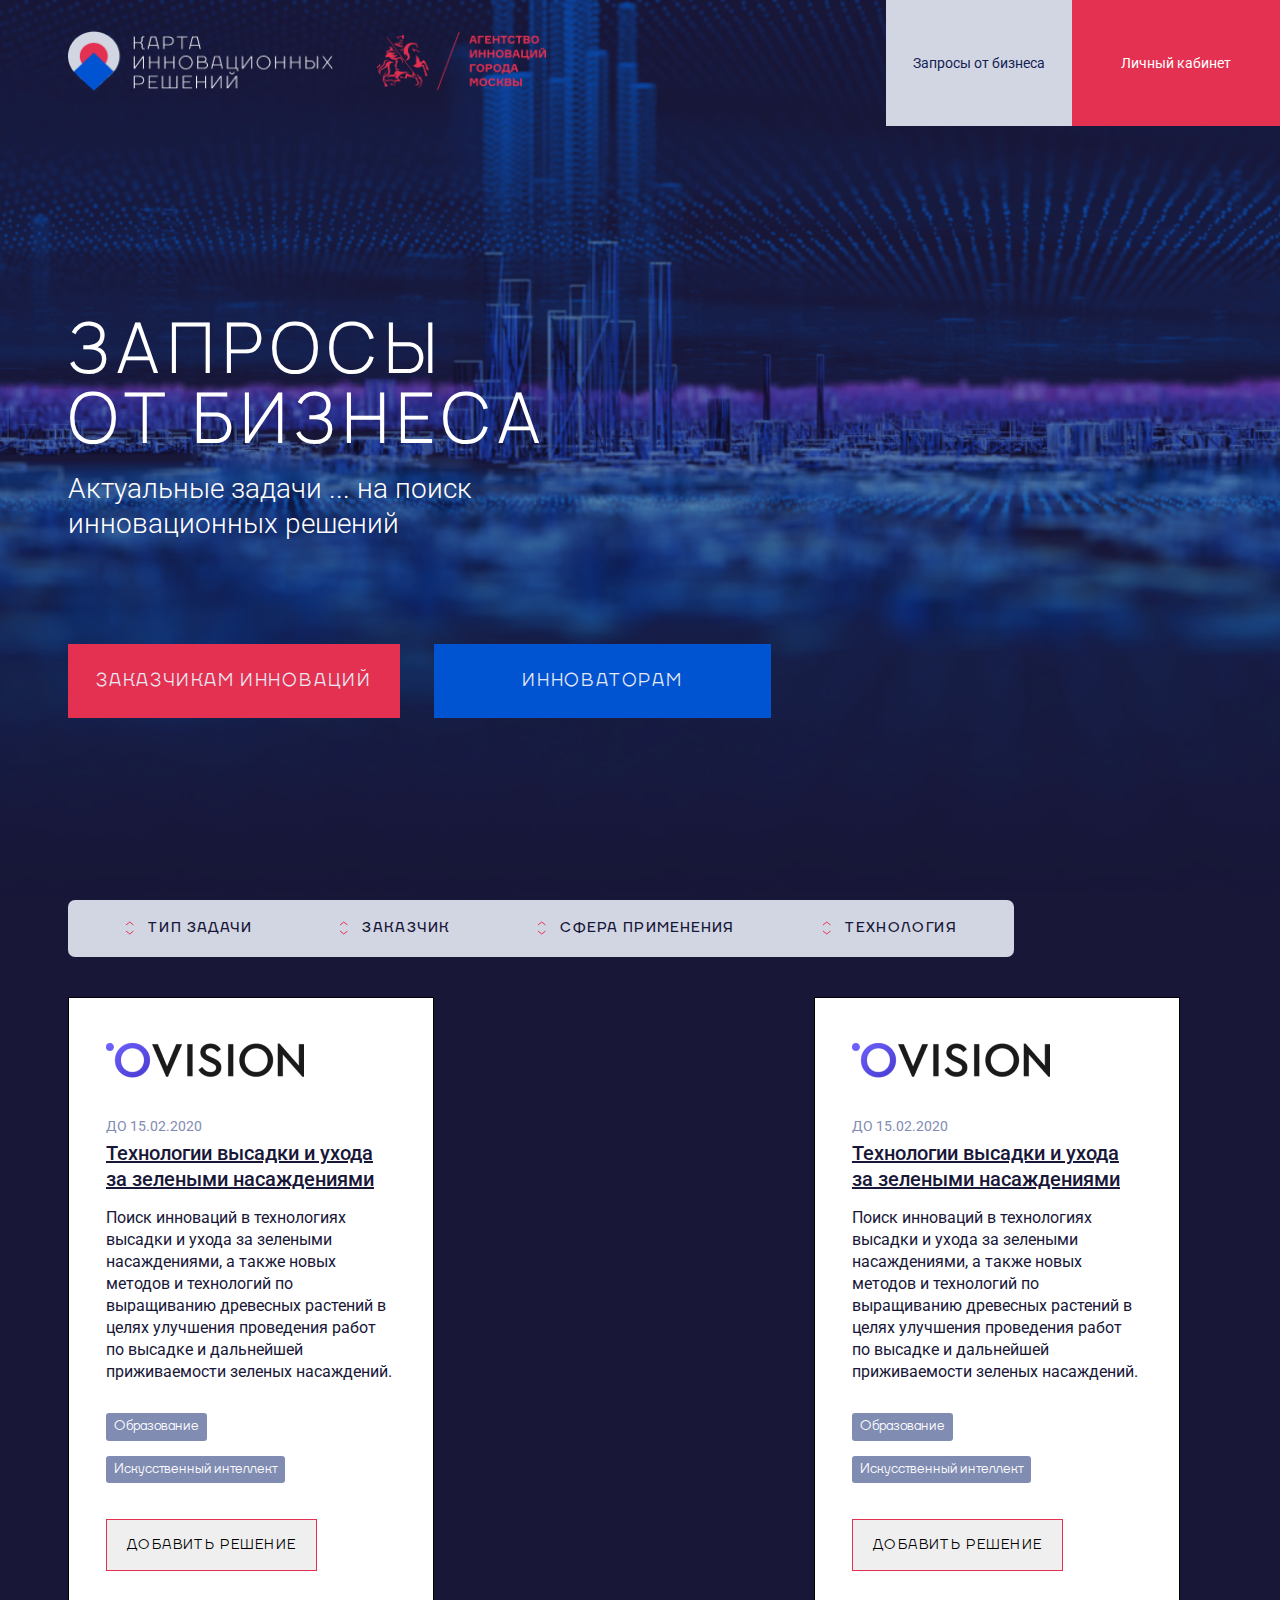
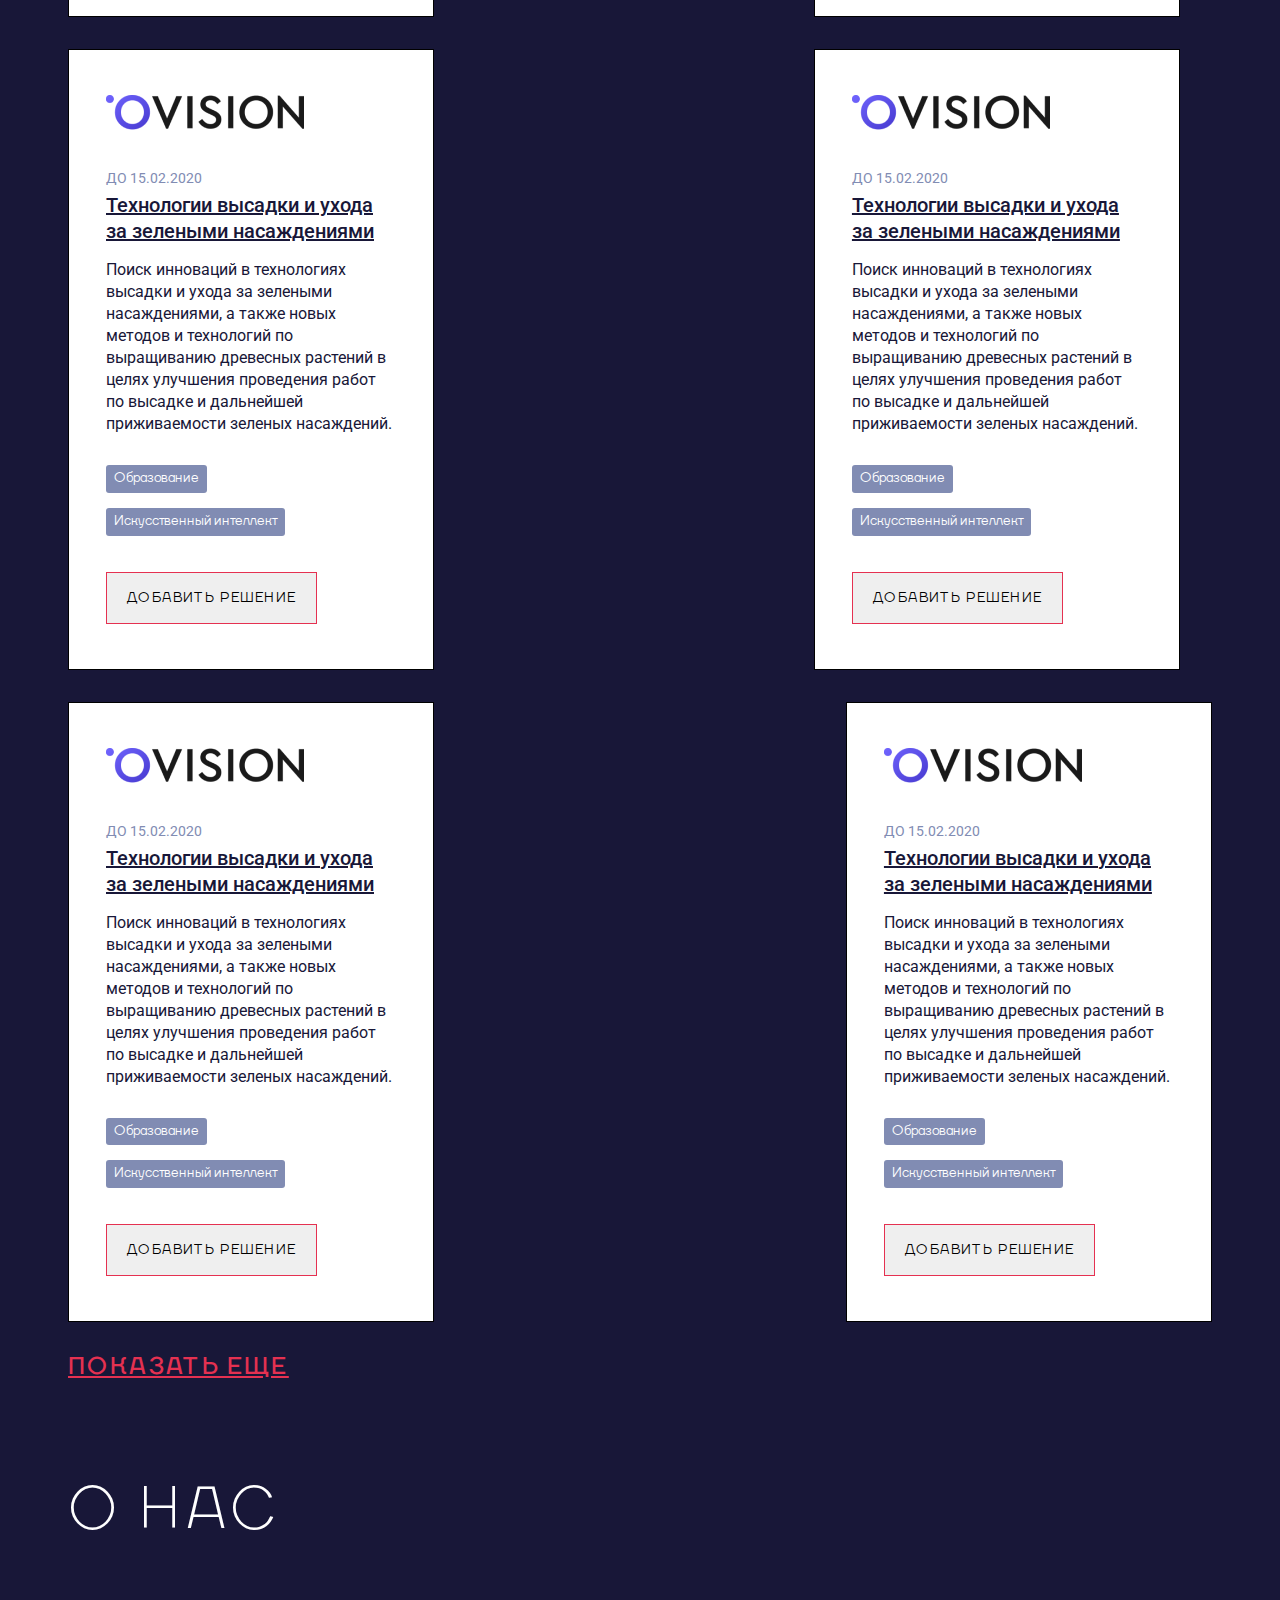
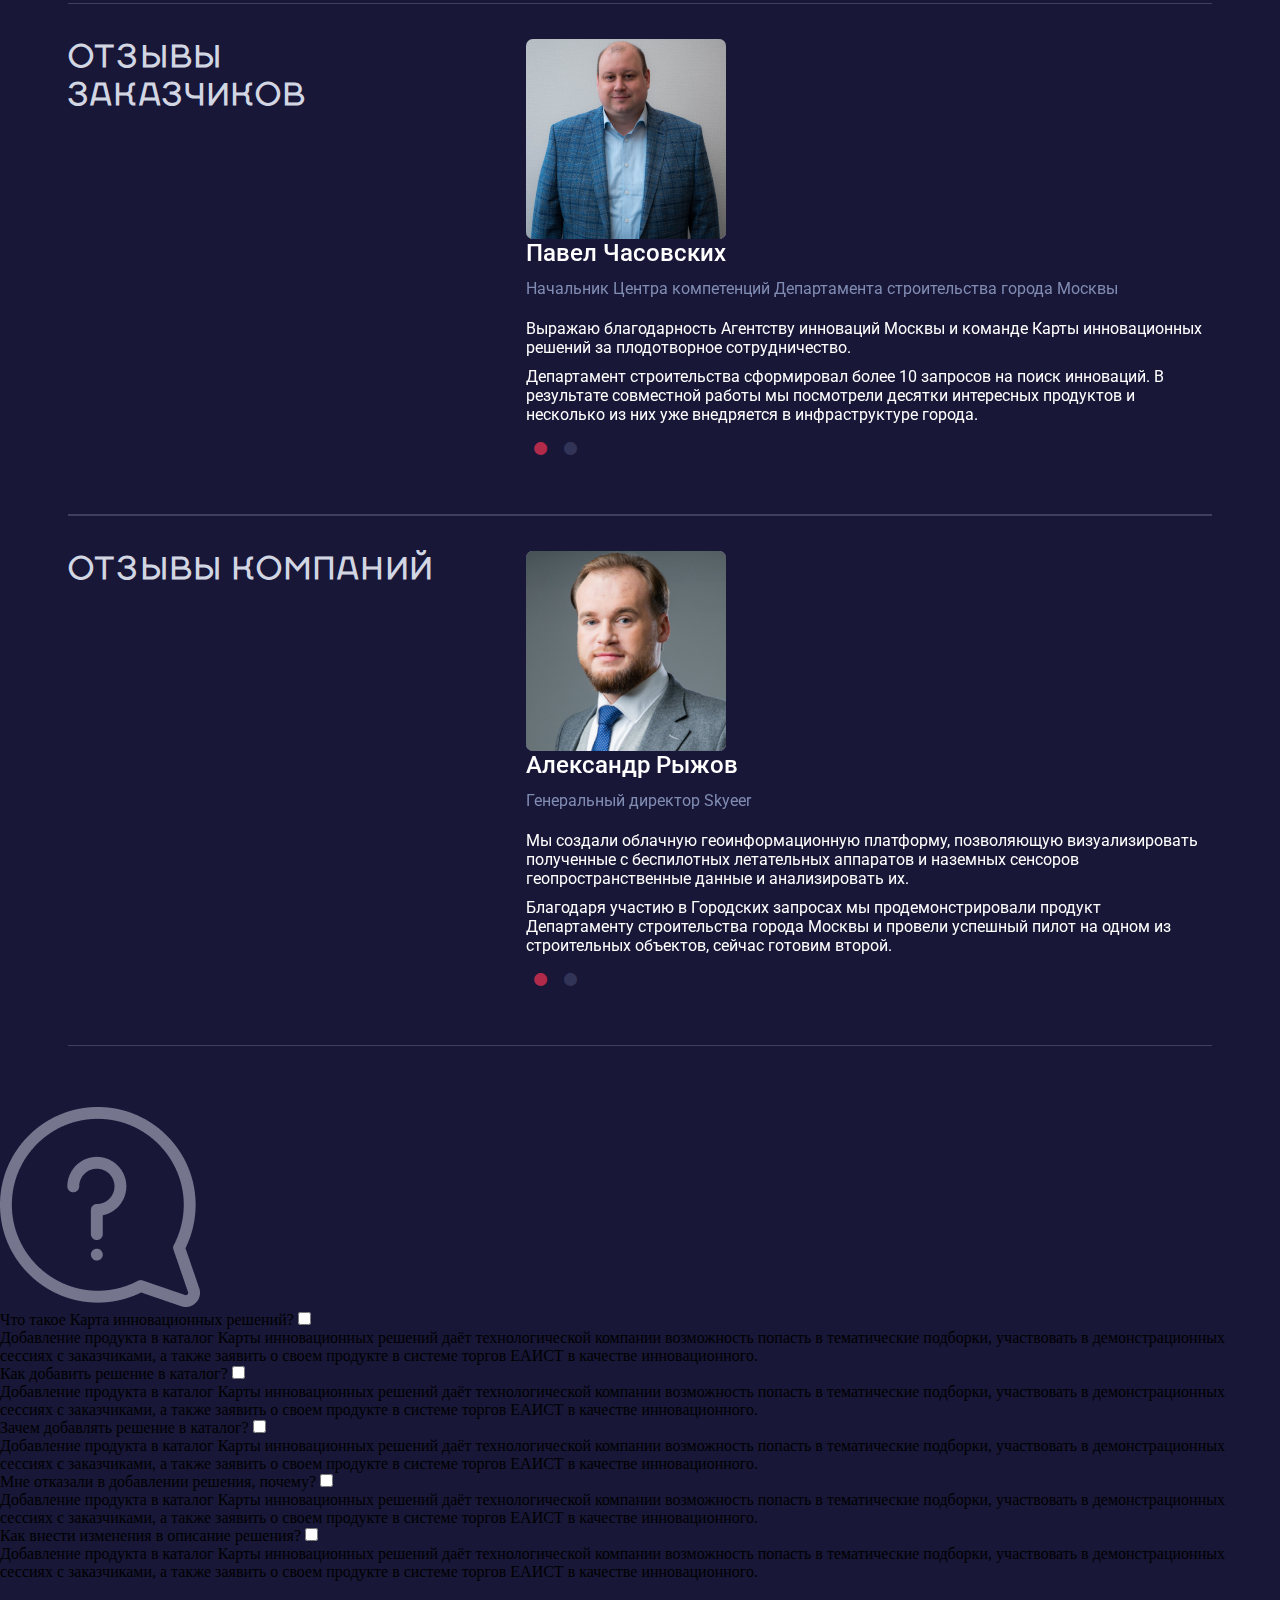
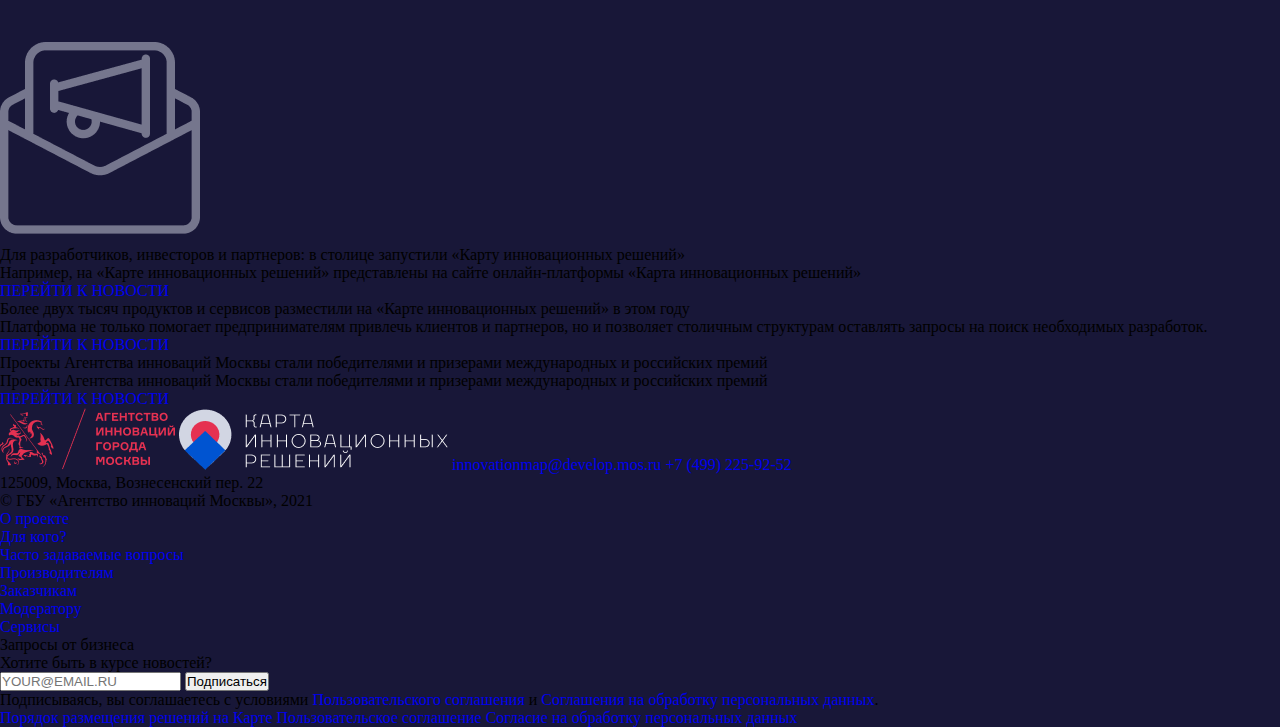
==== index.html @ 5acec941 "first page" ====
<!DOCTYPE html>
<html lang="ru">
<head>
    <meta charset="UTF-8">
    <meta http-equiv="X-UA-Compatible" content="IE=edge">
    <meta name="viewport" content="width=device-width, initial-scale=1.0">
    <link rel="preconnect" href="https://fonts.googleapis.com">
    <link rel="preconnect" href="https://fonts.gstatic.com" crossorigin>
    <link href="https://fonts.googleapis.com/css2?family=Roboto:wght@400;700&display=swap" rel="stylesheet">
    <link href="https://fonts.googleapis.com/css2?family=Manrope:wght@300&display=swap" rel="stylesheet">
    <link rel="stylesheet" href="slick/slick.css">
    <link rel="stylesheet" href="slick/slick-theme.css">
    <link rel="stylesheet" href="css/style.css">
    <link rel="icon" href="favicon.png" type="image/png">
    <title>Запросы от бизнеса</title>
    <script src="https://ajax.googleapis.com/ajax/libs/jquery/2.2.0/jquery.min.js"></script>
    <script src="slick/slick.min.js"></script>
    <script src="js/main.js"></script>
</head>
<body>
    <div class="main-block">  
        <header class="header">
                <div class="header-body">
                    <div class="logos">
                        <img src="img/logo1.png" alt="Карта инновационных решений логотип" class="logo-solutions white">
                        <img src="img/logo2.png" alt="Агенство инноваций г.Москвы логотип" class="agency-mos">
                    </div>
                    <div class="burger">
                        <span></span>
                    </div>
                    <nav class="header-nav">
                        <ul class="menu">
                            <li class="item"><a href="#" class="link-item tasks">Запросы от бизнеса</a></li>
                            <li class="item"><a href="#" class="link-item personal">Личный кабинет</a>
                                <ul class="ssubmenuu">
                                    <li><a href="#">Разработчик</a></li>
                                    <li><a href="#">Заказчик</a></li>
                                    <li><a href="#">Модератор</a></li>
                                </ul>
                            </li>
                        </ul>
                    </nav>
                </div>
        </header>
        <div class="container">
            <div class="info-block">
                <div class="info-text">
                    <h1 class="main-title">ЗАПРОСЫ ОТ БИЗНЕСА</h1>
                    <p class="description">Актуальные задачи ... на поиск инновационных решений
                    </p>
                </div>
            </div>
            <div class="header-buttons">
                <a href="#" class="add-solution">заказчикам инноваций</a>
                <a href="#" class="open-research">ИННОВАТОРАМ</a>
            </div>
        </div>
    </div>

    <section class="filter-solution container">
        <ul class="filter">
            <li class="filter-item">
                <img src="img/filter_arrows.svg" alt="" class="arrows">
                <p class="filter-name">ТИП ЗАДАЧИ</p>
            </li>
            <li class="filter-item">
                <img src="img/filter_arrows.svg" alt="" class="arrows">
                <p class="filter-name">Заказчик</p>
            </li>
            <li class="filter-item">
                <img src="img/filter_arrows.svg" alt="" class="arrows">
                <p class="filter-name">Сфера применения</p>
            </li>
            <li class="filter-item">
                <img src="img/filter_arrows.svg" alt="" class="arrows">
                <p class="filter-name">Технология</p>
            </li>
        </ul>

        <ul class="solutions">
            <li class="solution_item">
                <img src="img/logo_ovision.png" alt="logo_ovision" class="logo_item">
                <p class="date">до 15.02.2020</p>
                <p class="title_item">Технологии высадки и ухода за зелеными насаждениями</p>
                <p class="description_item">Поиск инноваций в технологиях высадки и ухода за зелеными насаждениями, 
                    а также новых методов и технологий по выращиванию древесных растений в целях улучшения проведения 
                    работ по высадке и дальнейшей приживаемости зеленых насаждений.</p>
                <p class="type_item">Образование</p>
                <p class="type_item">Искусственный интеллект</p>
                <button class="add_btn">добавить решение</button>
            </li>
            <li class="solution_item">
                <img src="img/logo_ovision.png" alt="logo_ovision" class="logo_item">
                <p class="date">до 15.02.2020</p>
                <p class="title_item">Технологии высадки и ухода за зелеными насаждениями</p>
                <p class="description_item">Поиск инноваций в технологиях высадки и ухода за зелеными насаждениями, 
                    а также новых методов и технологий по выращиванию древесных растений в целях улучшения проведения 
                    работ по высадке и дальнейшей приживаемости зеленых насаждений.</p>
                <p class="type_item">Образование</p>
                <p class="type_item">Искусственный интеллект</p>
                <button class="add_btn">добавить решение</button>
            </li>
            <li class="solution_item">
                <img src="img/logo_ovision.png" alt="logo_ovision" class="logo_item">
                <p class="date">до 15.02.2020</p>
                <p class="title_item">Технологии высадки и ухода за зелеными насаждениями</p>
                <p class="description_item">Поиск инноваций в технологиях высадки и ухода за зелеными насаждениями, 
                    а также новых методов и технологий по выращиванию древесных растений в целях улучшения проведения 
                    работ по высадке и дальнейшей приживаемости зеленых насаждений.</p>
                <p class="type_item">Образование</p>
                <p class="type_item">Искусственный интеллект</p>
                <button class="add_btn">добавить решение</button>
            </li>
            <li class="solution_item">
                <img src="img/logo_ovision.png" alt="logo_ovision" class="logo_item">
                <p class="date">до 15.02.2020</p>
                <p class="title_item">Технологии высадки и ухода за зелеными насаждениями</p>
                <p class="description_item">Поиск инноваций в технологиях высадки и ухода за зелеными насаждениями, 
                    а также новых методов и технологий по выращиванию древесных растений в целях улучшения проведения 
                    работ по высадке и дальнейшей приживаемости зеленых насаждений.</p>
                <p class="type_item">Образование</p>
                <p class="type_item">Искусственный интеллект</p>
                <button class="add_btn">добавить решение</button>
            </li>
            <li class="solution_item">
                <img src="img/logo_ovision.png" alt="logo_ovision" class="logo_item">
                <p class="date">до 15.02.2020</p>
                <p class="title_item">Технологии высадки и ухода за зелеными насаждениями</p>
                <p class="description_item">Поиск инноваций в технологиях высадки и ухода за зелеными насаждениями, 
                    а также новых методов и технологий по выращиванию древесных растений в целях улучшения проведения 
                    работ по высадке и дальнейшей приживаемости зеленых насаждений.</p>
                <p class="type_item">Образование</p>
                <p class="type_item">Искусственный интеллект</p>
                <button class="add_btn">добавить решение</button>
            </li>
            <li class="solution_item">
                <img src="img/logo_ovision.png" alt="logo_ovision" class="logo_item">
                <p class="date">до 15.02.2020</p>
                <p class="title_item">Технологии высадки и ухода за зелеными насаждениями</p>
                <p class="description_item">Поиск инноваций в технологиях высадки и ухода за зелеными насаждениями, 
                    а также новых методов и технологий по выращиванию древесных растений в целях улучшения проведения 
                    работ по высадке и дальнейшей приживаемости зеленых насаждений.</p>
                <p class="type_item">Образование</p>
                <p class="type_item">Искусственный интеллект</p>
                <button class="add_btn">добавить решение</button>
            </li>
        </ul>

        <a href="#" class="more">Показать еще</a>
    </section>

    <section class="about container">
        <p class="title">о нас</p>
        <div class="feedbacks">
            <div class="customers">
                <h3 class="title-feedback" style="width: 397px;">Отзывы заказчиков</h3>
                <div class="rev_slider">
                    <div class="slide feedback-content">
                        <img src="img/feedback_photo1.jpg" alt="photo" class="avatar">
                        <div class="feedback-text">
                          <p class="name">Павел Часовских</p>
                          <p class="organization">Начальник Центра компетенций Департамента строительства города Москвы</p>
                          <p class="text-back">
                            Выражаю благодарность Агентству инноваций Москвы и команде Карты инновационных решений за плодотворное 
                            сотрудничество.</p>
                          <p class="text-back">  Департамент строительства сформировал более 10 запросов на поиск инноваций. 
                            В результате совместной работы мы посмотрели десятки интересных продуктов и несколько из них уже 
                            внедряется в инфраструктуре города.</p>
                        </div>
                    </div>
                    <div class="slide feedback-content">
                        <img src="img/feedback_photo1.jpg" alt="photo" class="avatar">
                        <div class="feedback-text">
                          <p class="name">Павел Часовских</p>
                          <p class="organization">Начальник Центра компетенций Департамента строительства города Москвы</p>
                          <p class="text-back">
                            Выражаю благодарность Агентству инноваций Москвы и команде Карты инновационных решений за плодотворное 
                            сотрудничество.</p>
                          <p class="text-back">  Департамент строительства сформировал более 10 запросов на поиск инноваций. 
                            В результате совместной работы мы посмотрели десятки интересных продуктов и несколько из них уже 
                            внедряется в инфраструктуре города.</p>
                        </div>
                    </div>
                </div>
            </div>
            <div class="companies">
                <h3 class="title-feedback">Отзывы компаний</h3>
                <div class="rev_slider">
                    <div class="slide feedback-content">
                        <img src="img/feedback_photo2.jpg" alt="photo" class="avatar">
                        <div class="feedback-text">
                          <p class="name">Александр Рыжов</p>
                          <p class="organization">Генеральный директор Skyeer</p>
                          <p class="text-back">Мы создали облачную геоинформационную платформу, позволяющую визуализировать 
                              полученные с беспилотных летательных аппаратов и наземных сенсоров геопространственные данные 
                              и анализировать их.</p>
                          <p class="text-back"> Благодаря участию в Городских запросах мы продемонстрировали продукт 
                              Департаменту строительства города Москвы и провели успешный пилот на одном из строительных объектов, 
                              сейчас готовим второй.</p>
                        </div>
                    </div>
                    <div class="slide feedback-content">
                        <img src="img/feedback_photo3.jpg" alt="photo" class="avatar">
                        <div class="feedback-text">
                          <p class="name">Александр Рыжов</p>
                          <p class="organization">Генеральный директор Skyeer</p>
                          <p class="text-back">Мы создали облачную геоинформационную платформу, позволяющую визуализировать 
                              полученные с беспилотных летательных аппаратов и наземных сенсоров геопространственные данные 
                              и анализировать их.</p>
                          <p class="text-back"> Благодаря участию в Городских запросах мы продемонстрировали продукт 
                              Департаменту строительства города Москвы и провели успешный пилот на одном из строительных объектов, 
                              сейчас готовим второй.</p>
                        </div>
                    </div>
                </div>
            </div>
        </div>
    </section>

    <section class="faq">
        <h2 class="title"></h2>
        <div class="faq-block">
            <img src="img/faq_icon.png" alt="faq_icon" class="faq_img">
            <ul class="faq_list">
                <li class="faq_item">
                    <label class="faq-name" for="faq-1">Что такое Карта инновационных решений?</label>
                    <input class="hide" type="checkbox" id="faq-1">
                    <div>Добавление продукта в каталог Карты инновационных решений даёт технологической компании 
                        возможность попасть в тематические подборки, участвовать в демонстрационных сессиях с заказчиками, 
                        а также заявить о своем продукте в системе торгов ЕАИСТ в качестве инновационного.</div>
                </li>
                <li class="faq_item">
                    <label class="faq-name" for="faq-2">Как добавить решение в каталог?</label>
                    <input class="hide" type="checkbox" id="faq-2">
                    <div>Добавление продукта в каталог Карты инновационных решений даёт технологической компании 
                        возможность попасть в тематические подборки, участвовать в демонстрационных сессиях с заказчиками, 
                        а также заявить о своем продукте в системе торгов ЕАИСТ в качестве инновационного.</div>
                </li>
                <li class="faq_item">
                    <label class="faq-name" for="faq-3">Зачем добавлять решение в каталог?</label>
                    <input class="hide" type="checkbox" id="faq-3">
                    <div>Добавление продукта в каталог Карты инновационных решений даёт технологической компании 
                        возможность попасть в тематические подборки, участвовать в демонстрационных сессиях с заказчиками, 
                        а также заявить о своем продукте в системе торгов ЕАИСТ в качестве инновационного.</div>
                </li>
                <li class="faq_item">
                    <label class="faq-name" for="faq-4">Мне отказали в добавлении решения, почему?</label>
                    <input class="hide" type="checkbox" id="faq-4">
                    <div>Добавление продукта в каталог Карты инновационных решений даёт технологической компании 
                        возможность попасть в тематические подборки, участвовать в демонстрационных сессиях с заказчиками, 
                        а также заявить о своем продукте в системе торгов ЕАИСТ в качестве инновационного.</div>
                </li>
                <li class="faq_item">
                    <label class="faq-name" for="faq-5">Как внести изменения в описание решения?</label>
                    <input class="hide" type="checkbox" id="faq-5">
                    <div>Добавление продукта в каталог Карты инновационных решений даёт технологической компании 
                        возможность попасть в тематические подборки, участвовать в демонстрационных сессиях с заказчиками, 
                        а также заявить о своем продукте в системе торгов ЕАИСТ в качестве инновационного.</div>
                </li>
            </ul>
        </div>
    </section>

    <section class="media_about_us">
        <h2 class="title"></h2>
        <div class="news">
            <img src="img/media_icon.png" alt="media_icon" class="news_icon">
            <ul class="news_list">
                <li class="news_item">
                    <p class="news-title">Для разработчиков, инвесторов и партнеров: в столице запустили «Карту инновационных решений»</p>
                    <p class="news-descript">Например, на «Карте инновационных решений» представлены  на сайте онлайн-платформы 
                        «Карта инновационных решений»</p>
                    <a href="#" class="go-btn">ПЕРЕЙТИ К НОВОСТИ</a>
                </li>
                <li class="news_item">
                    <p class="news-title">Более двух тысяч продуктов и сервисов разместили на «Карте инновационных решений» в этом году</p>
                    <p class="news-descript">Платформа не только помогает предпринимателям привлечь клиентов и партнеров, но и 
                        позволяет столичным структурам оставлять запросы на поиск необходимых разработок.</p>
                    <a href="#" class="go-btn">ПЕРЕЙТИ К НОВОСТИ</a>
                </li>
                <li class="news_item">
                    <p class="news-title">Проекты Агентства инноваций Москвы стали победителями и призерами международных и 
                        российских премий</p>
                    <p class="news-descript">Проекты Агентства инноваций Москвы стали победителями  и призерами международных 
                        и российских премий</p>
                    <a href="#" class="go-btn">ПЕРЕЙТИ К НОВОСТИ</a>
                </li>
            </ul>
        </div>
    </section>
    
    <footer class="footer">
        <div class="contact">
            <img src="img/logo2.png" alt="Агенство инноваций г.Москвы логотип" class="footer_logo">
            <img src="img/logo1.png" alt="Карта инновационных решений логотип" class="footer_logo">
            <a href="mailto:innovationmap@develop.mos.ru" class="email">innovationmap@develop.mos.ru</a>
            <a href="tel:+7(499)225-92-52" class="phone">+7 (499) 225-92-52</a>
            <p class="adress">125009, Москва, Вознесенский пер. 22</p>
            <p class="copyright">© ГБУ «Агентство инноваций Москвы», 2021</p>
        </div>
        <div class="footer_info">
            <div class="footer_menu">
                <a href="#" class="about_link footer_link">О проекте</a>
                <ul class="footer_list">
                    <li class="footer_item"><a href="#" class="footer_item_link">Для кого?</a></li>
                    <li class="footer_item"><a href="#" class="footer_item_link">Часто задаваемые вопросы</a></li>
                    <li class="footer_item"><a href="#" class="footer_item_link">Производителям</a></li>
                    <li class="footer_item"><a href="#" class="footer_item_link">Заказчикам</a></li>
                    <li class="footer_item"><a href="#" class="footer_item_link">Модератору</a></li>
                </ul>
                <a href="#" class="services footer_link">Сервисы</a>
                <ul class="footer_list">
                    <li class="footer_item">Запросы от бизнеса</li>
                </ul>
            </div>
            <div class="footer_form">
                <p class="form-title">Хотите быть в курсе новостей?</p>
                <form action="#" method="post">
                    <input type="email" name="email" class="input_email" placeholder="YOUR@EMAIL.RU" required>
                    <button type="submit" class="submit">Подписаться</button>
                </form>
                <p class="policy">Подписываясь, вы соглашаетесь с условиями 
                    <a href="#" class="policy_link">Пользовательского соглашения</a> 
                    и <a href="#" class="policy_link">Соглашения на обработку персональных данных</a>. </p>
                
                <a href="#" class="legacy_link">Порядок размещения решений на Карте</a>
                <a href="#" class="legacy_link">Пользовательское соглашение</a>
                <a href="#" class="legacy_link">Согласие на обработку персональных данных</a>
            </div>
        </div>
    </footer>
</body>
</html>
---- css/style.css ----
@import "colors.css";
@import "fonts.css";

*{margin: 0;padding: 0;}
body{background-color: var(--bg-color);}
ul{list-style: none;}
a{text-decoration: none;}
.title{
    font-family: "TTFirs-Regular";
    font-size: 60px;
    line-height: 100%;
    letter-spacing: 0.1em;
    text-transform: uppercase;
    color: var(--white-text);
    margin-bottom: 61px;
}
.main-block{
    height: 100vh;
    background-image: url("../img/main_bg.png");
    background-repeat: no-repeat;
    background-size: cover;
}
.header-body, .menu, .filter, .solutions{display: flex; align-items: center; justify-content: space-between;}
.header{margin-left: 68px; margin-bottom: 185px;}
.header-body{height: 126px;}
.logos img{height: 60px;}
.agency-mos{margin-left: 40px;}
.link-item{
    font-family: Roboto;
    font-style: normal;
    font-weight: normal;
    font-size: 14px;
    line-height: 16px;
    text-align: center;
}
.tasks{
    padding: 55px 27px;
    background-color: var(--primary-gray);
    color:var(--blue-text);
}
.personal{
    padding: 55px 49px;
    background-color: var(--primary-pink);
    color: var(--white-text);
}
ul.ssubmenuu {
    position: absolute;
    width: 126px;
    top: 126px;
    right:0px;    display: none;
    background-color: #B1B6C9;
    text-align: center;
    width: 208px;
}
ul.ssubmenuu li{
    padding-top: 15px;
    padding-bottom: 15px;
}
ul.ssubmenuu li a{color: var(--black-text);}
ul.ssubmenuu li:hover{
    background-color: var(--primary-pink);
    cursor:pointer;
}
.menu li:hover ul.ssubmenuu {display: block;}
.container{margin-left: 68px; margin-right: 68px;}
.main-title{
    font-family: Manrope;
    font-style: normal;
    font-weight: 300;
    font-size: 70px;
    line-height: 70px;
    letter-spacing: 0.1em;
    text-transform: uppercase;
    color: var(--white-text);
    max-width: 480px;
    margin-bottom: 20px;
}
.description{
    font-family: Roboto;
    font-style: normal;
    font-weight: 300;
    font-size: 28px;
    line-height: 35px;
    color: var(--white-text);
    max-width: 600px;
    margin-bottom: 130px;
}
.add-solution, .open-research{
    color: #E6E9F3;
    font-family: "TTFirs-Medium";
    font-size: 18px;
    line-height: 21px;
    letter-spacing: 0.1em;
    text-transform: uppercase;
}
.add-solution{
    padding: 28px;
    background-color: var(--primary-pink);
    margin-right: 30px;
}
.open-research{
    padding: 28px 88px;
    background-color: var(--primary-blue);
}
.filter{
    max-width: 832px;
    background-color: var(--primary-gray);
    border-radius: 7px;
    padding: 20px 57px;
    margin-bottom: 40px;
}
.filter-item{display: flex; align-items: center;}
.filter-name{
    font-family: "TTFirs-Bold";
    font-size: 14px;
    line-height: 120%;
    letter-spacing: 0.1em;
    text-transform: uppercase;
    color: var(--dark-text);
    margin-left: 14px;
}
.solutions{ flex-wrap: wrap;}
.solution_item{
    padding: 45px 37px;
    width: 32%;
    background-color: #fff;
    border: 0.5px solid #000000;
    box-sizing: border-box;
    margin-right: 32px;
    margin-bottom: 32px;
}
.solution_item:hover{
    background-color: var(--primary-gray);
    cursor: pointer;
}
.solution_item:hover .add_btn{background-color: var(--primary-gray);}
.solution_item:last-child, .solution_item:nth-child(3){margin-right: 0;}
.logo_item{margin-bottom: 35px;}
.date{
    font-family: Roboto;
    font-style: normal;
    font-weight: normal;
    font-size: 14px;
    line-height: 130%;
    text-transform: uppercase;
    color: var(--type-color);
    margin-bottom: 5px;
}
.title_item{
    font-family: Roboto;
    font-style: normal;
    font-weight: 500;
    font-size: 20px;
    line-height: 26px;
    text-decoration-line: underline;
    color: var(--dark-text);
    margin-bottom: 15px;
}
.description_item{
    font-family: Roboto;
    font-style: normal;
    font-weight: normal;
    font-size: 16px;
    line-height: 22px;
    color: var(--dark-text);
    margin-bottom: 30px;
}
.type_item{
    padding: 4px 8px;
    background-color: var(--type-color);
    color: var(--white-text);
    font-family: "TTFirs-Medium";
    font-size: 14px;
    line-height: 140%;
    margin-bottom: 15px;
    border-radius: 3px;
    width: fit-content;
}
.add_btn{
    font-family: "TTFirs-Medium";
    font-size: 14px;
    line-height: 16px;
    text-align: center;
    letter-spacing: 0.1em;
    text-transform: uppercase;
    color: var(--black-text);
    border: 1px solid var(--primary-pink);
    margin-top: 21px;
    padding: 17px 20px;
}
.more{
    font-family: "TTFirs-Bold";
    font-size: 24px;
    line-height: 28px;
    letter-spacing: 0.1em;
    text-decoration-line: underline;
    text-transform: uppercase;
    color: var(--primary-pink);
    margin-top: 50px;
    margin-bottom: 100px;
}
.about{margin-top: 100px;}
.title-feedback{
    font-family: "TTFirs-Medium";
    font-size: 32px;
    line-height: 120%;
    letter-spacing: 0.1em;
    text-transform: uppercase;
    color: var(--primary-gray);
    width: 380px;
}
.customers, .companies, .slide{display: flex;}
.customers, .companies{
    padding-top: 35px; padding-bottom: 50px; 
    border-top: 1px solid #40405D; border-bottom: 1px solid #40405D;
    justify-content: space-between;
}
.rev_slider{width: 60%;}
.avatar{border-radius: 7px; margin-right: 23px;}
.name{
    font-family: Roboto;
    font-style: normal;
    font-weight: 500;
    font-size: 24px;
    line-height: 28px;
    color: var(--white-text);
    margin-bottom: 12px;
}
.organization{
    font-family: Roboto;
    font-style: normal;
    font-weight: normal;
    font-size: 16px;
    line-height: 130%;
    color: var(--type-color);
    margin-bottom: 19px;
}
.text-back{
    font-family: Roboto;
    font-style: normal;
    font-weight: normal;
    font-size: 16px;
    line-height: 19px;
    color: var(--white-text);
    margin-bottom: 10px;
}
.slick-dots{text-align: left;}
.slick-dots li button::before{font-size: 15px; color: var(--type-color);}
.slick-dots li.slick-active button::before{color: var(--primary-pink);}
.slick-prev, .slick-next{display: none !important;}
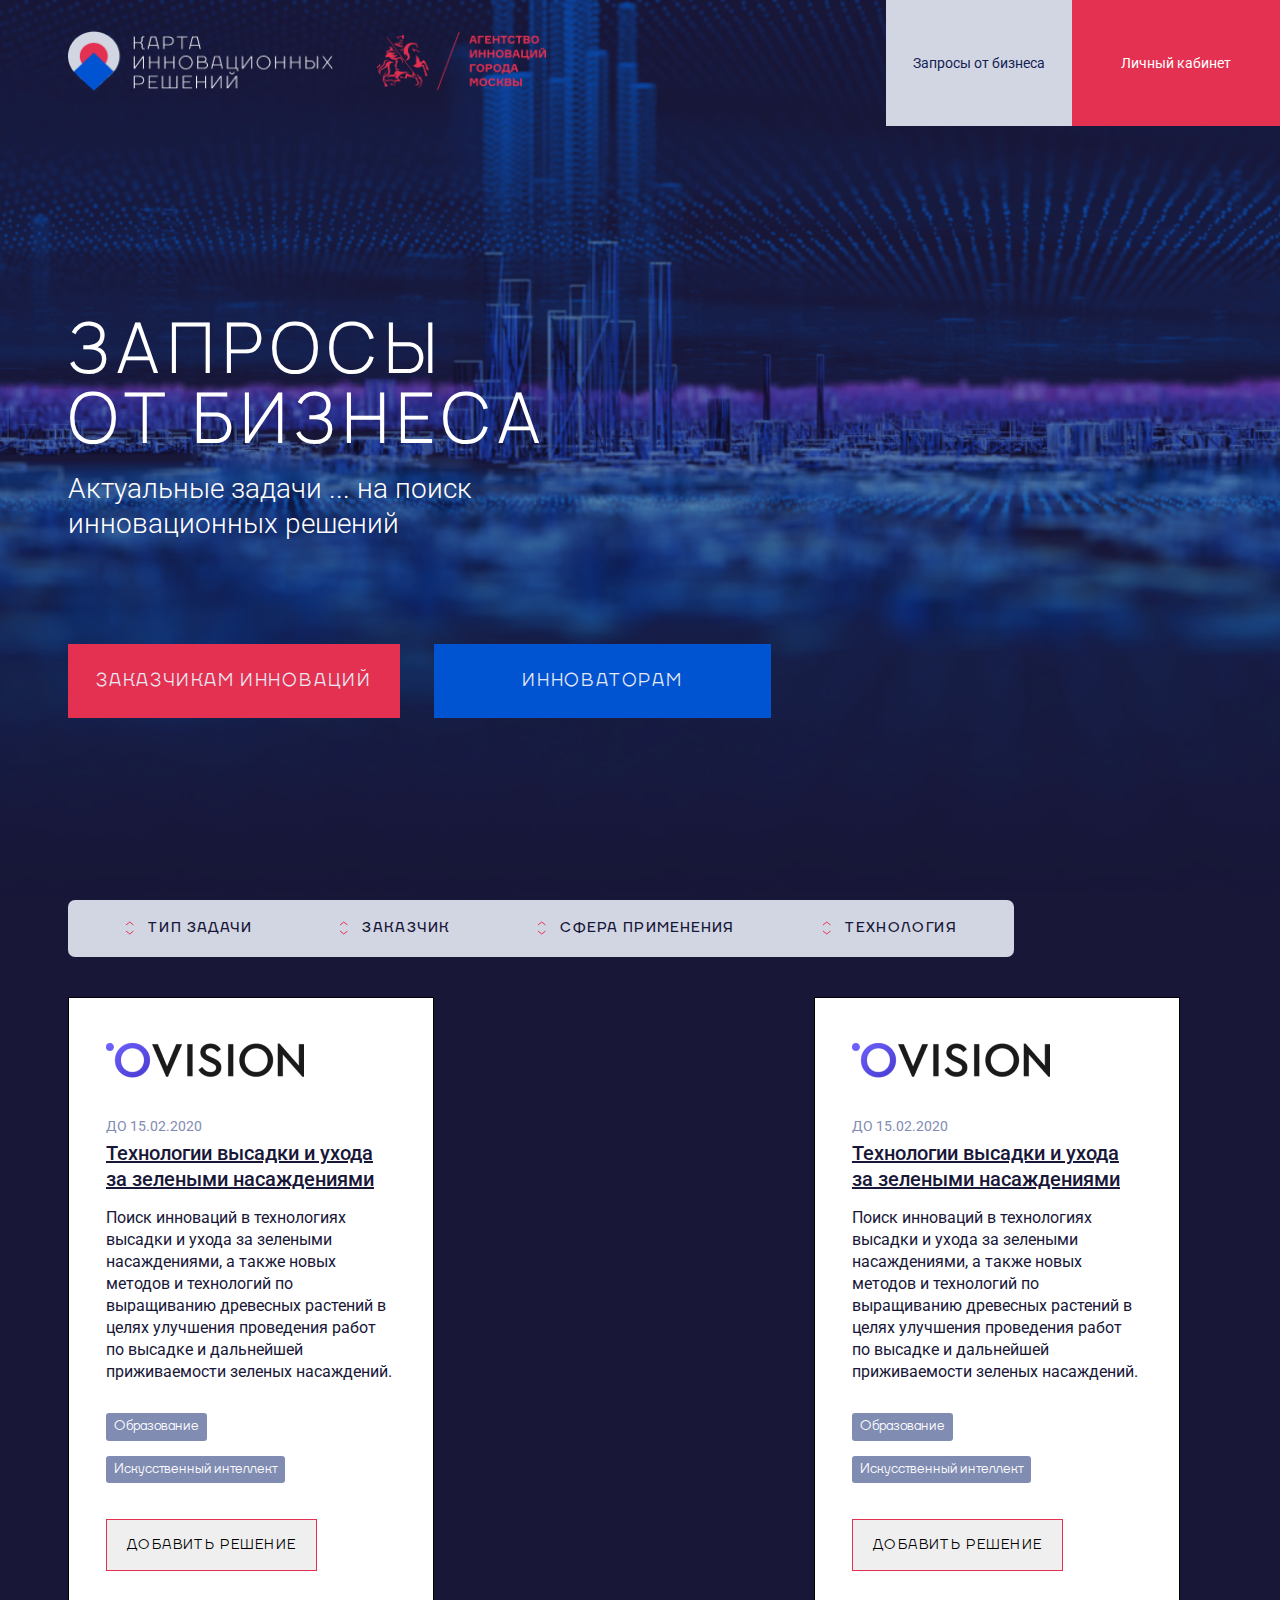
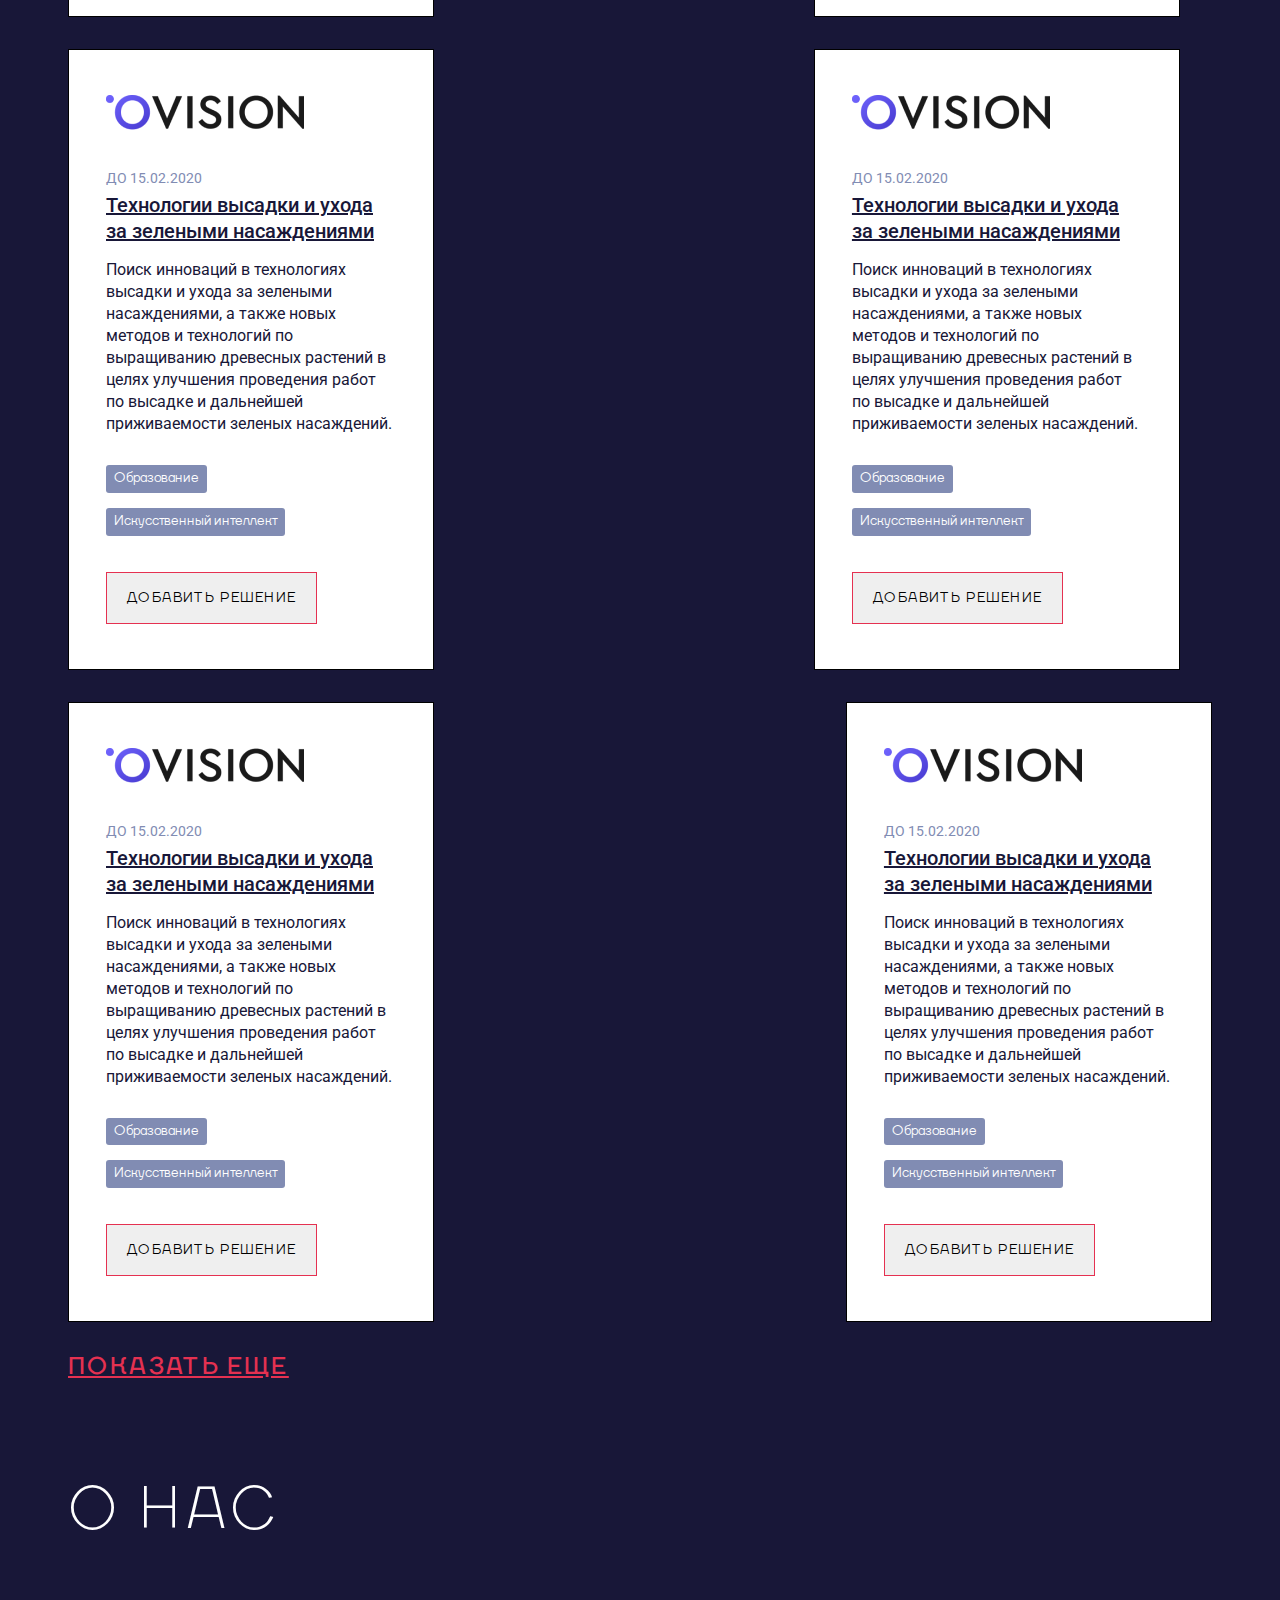
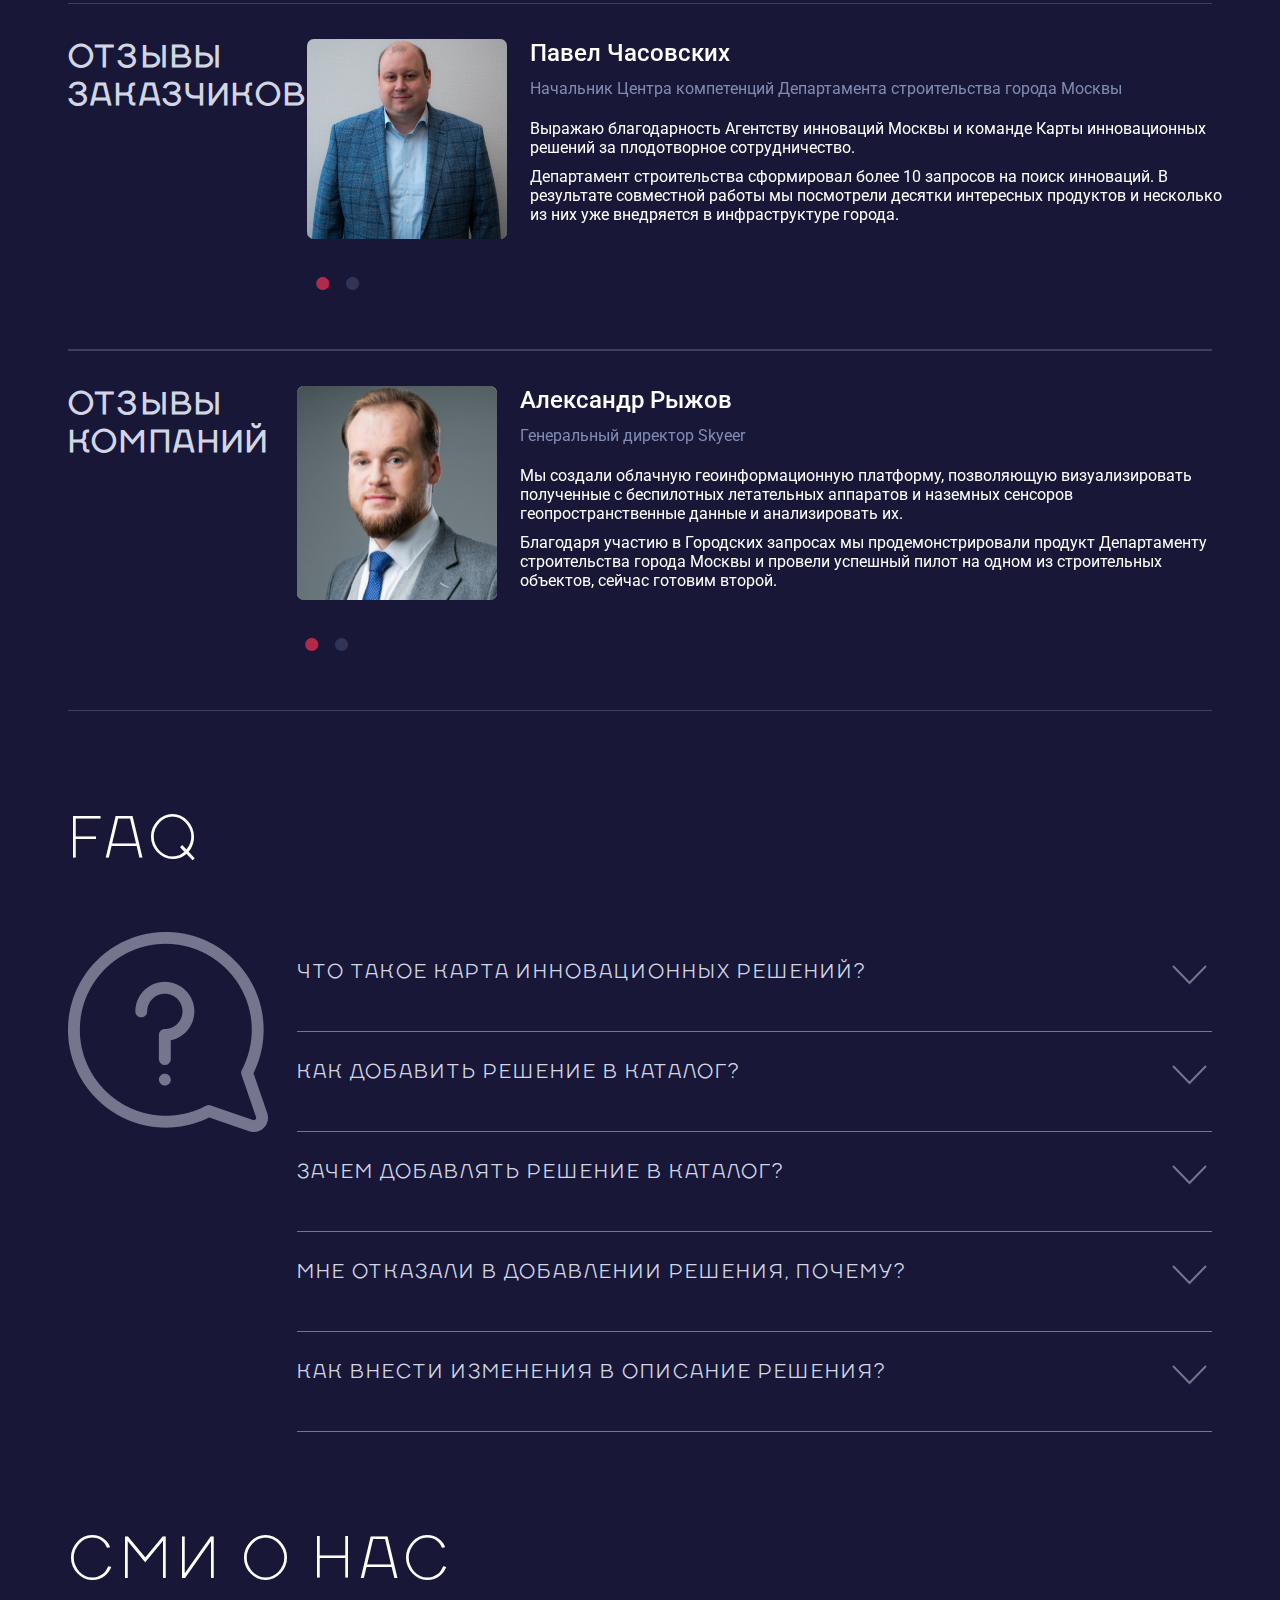
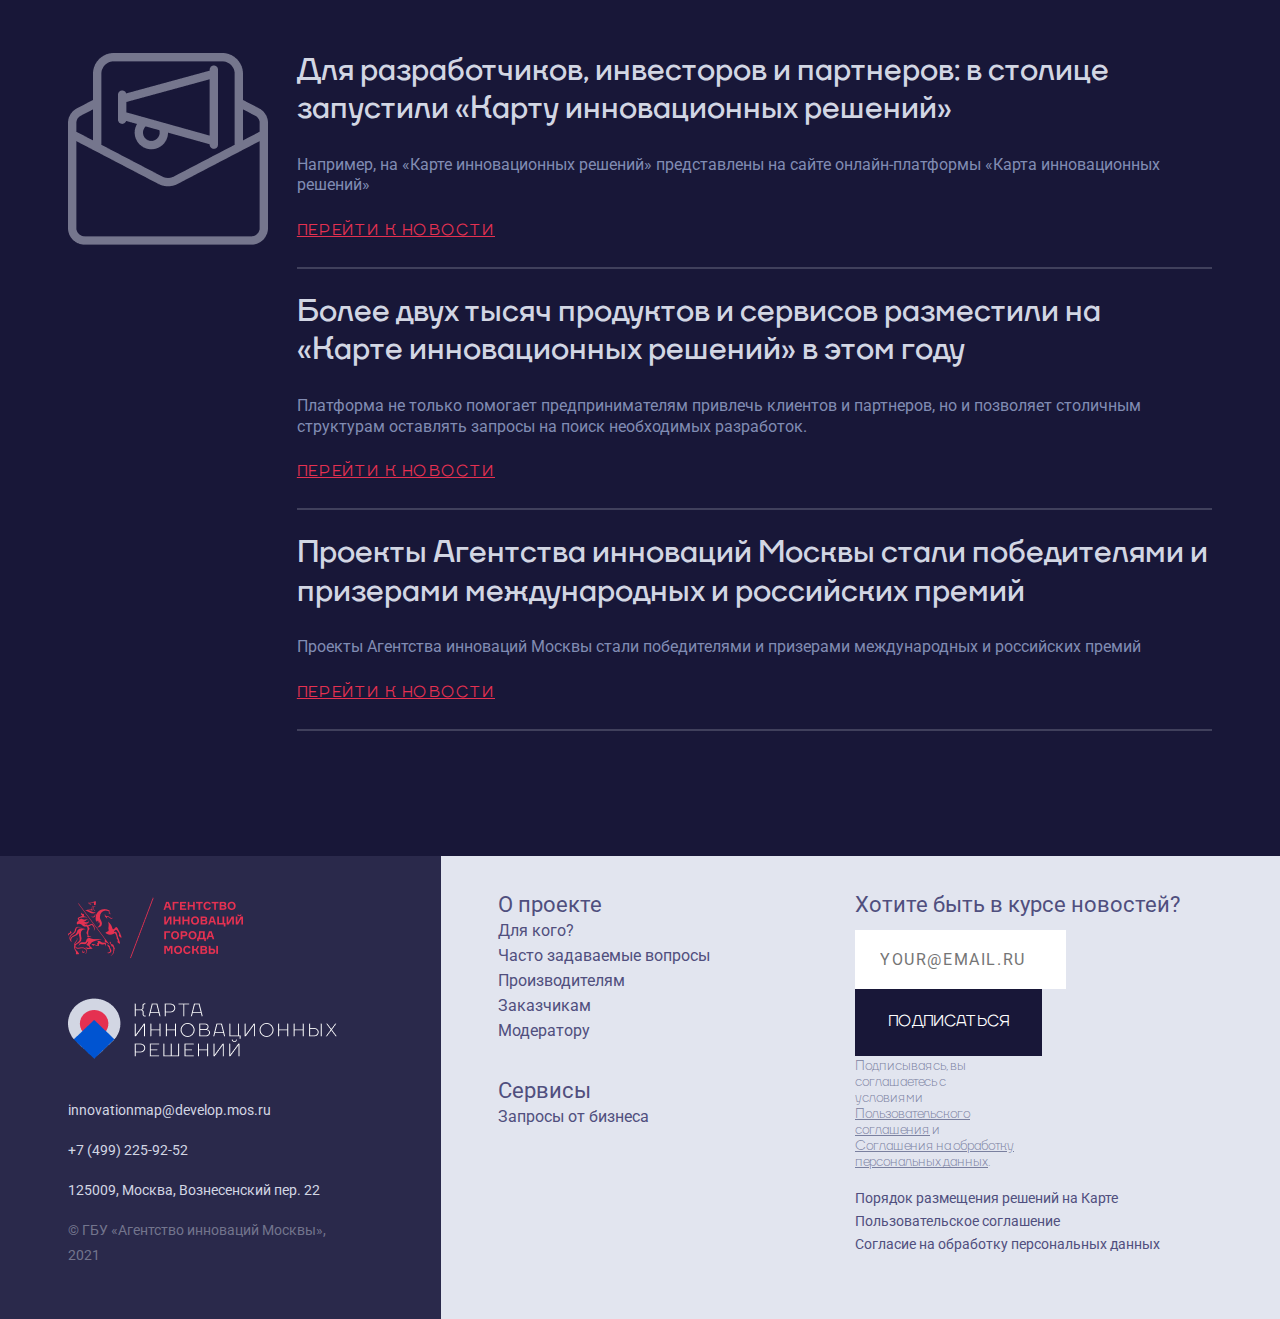
==== commit 1d3a9dcc: "update main page" ====
--- a/index.html
+++ b/index.html
@@ -217,52 +217,52 @@
         </div>
     </section>
 
-    <section class="faq">
-        <h2 class="title"></h2>
+    <section class="faq container">
+        <p class="title">FaQ</p>
         <div class="faq-block">
             <img src="img/faq_icon.png" alt="faq_icon" class="faq_img">
-            <ul class="faq_list">
-                <li class="faq_item">
+            <div class="faq_list">
+                <div class="faq_item">
+                    <input class="hide" type="checkbox" id="faq-1">
                     <label class="faq-name" for="faq-1">Что такое Карта инновационных решений?</label>
-                    <input class="hide" type="checkbox" id="faq-1">
-                    <div>Добавление продукта в каталог Карты инновационных решений даёт технологической компании 
-                        возможность попасть в тематические подборки, участвовать в демонстрационных сессиях с заказчиками, 
-                        а также заявить о своем продукте в системе торгов ЕАИСТ в качестве инновационного.</div>
-                </li>
-                <li class="faq_item">
+                    <div class="faq-content">Добавление продукта в каталог Карты инновационных решений даёт технологической компании 
+                        возможность попасть в тематические подборки, участвовать в демонстрационных сессиях с заказчиками, 
+                        а также заявить о своем продукте в системе торгов ЕАИСТ в качестве инновационного.</div>
+                </div>
+                <div class="faq_item"> 
+                    <input class="hide" type="checkbox" id="faq-2">
                     <label class="faq-name" for="faq-2">Как добавить решение в каталог?</label>
-                    <input class="hide" type="checkbox" id="faq-2">
-                    <div>Добавление продукта в каталог Карты инновационных решений даёт технологической компании 
-                        возможность попасть в тематические подборки, участвовать в демонстрационных сессиях с заказчиками, 
-                        а также заявить о своем продукте в системе торгов ЕАИСТ в качестве инновационного.</div>
-                </li>
-                <li class="faq_item">
+                    <div class="faq-content">Добавление продукта в каталог Карты инновационных решений даёт технологической компании 
+                        возможность попасть в тематические подборки, участвовать в демонстрационных сессиях с заказчиками, 
+                        а также заявить о своем продукте в системе торгов ЕАИСТ в качестве инновационного.</div>
+                </div>
+                <div class="faq_item">
+                    <input class="hide" type="checkbox" id="faq-3">
                     <label class="faq-name" for="faq-3">Зачем добавлять решение в каталог?</label>
-                    <input class="hide" type="checkbox" id="faq-3">
-                    <div>Добавление продукта в каталог Карты инновационных решений даёт технологической компании 
-                        возможность попасть в тематические подборки, участвовать в демонстрационных сессиях с заказчиками, 
-                        а также заявить о своем продукте в системе торгов ЕАИСТ в качестве инновационного.</div>
-                </li>
-                <li class="faq_item">
+                    <div class="faq-content">Добавление продукта в каталог Карты инновационных решений даёт технологической компании 
+                        возможность попасть в тематические подборки, участвовать в демонстрационных сессиях с заказчиками, 
+                        а также заявить о своем продукте в системе торгов ЕАИСТ в качестве инновационного.</div>
+                </div>
+                <div class="faq_item">
+                    <input class="hide" type="checkbox" id="faq-4">
                     <label class="faq-name" for="faq-4">Мне отказали в добавлении решения, почему?</label>
-                    <input class="hide" type="checkbox" id="faq-4">
-                    <div>Добавление продукта в каталог Карты инновационных решений даёт технологической компании 
-                        возможность попасть в тематические подборки, участвовать в демонстрационных сессиях с заказчиками, 
-                        а также заявить о своем продукте в системе торгов ЕАИСТ в качестве инновационного.</div>
-                </li>
-                <li class="faq_item">
+                    <div class="faq-content">Добавление продукта в каталог Карты инновационных решений даёт технологической компании 
+                        возможность попасть в тематические подборки, участвовать в демонстрационных сессиях с заказчиками, 
+                        а также заявить о своем продукте в системе торгов ЕАИСТ в качестве инновационного.</div>
+                </div>
+                <div class="faq_item">
+                    <input class="hide" type="checkbox" id="faq-5">
                     <label class="faq-name" for="faq-5">Как внести изменения в описание решения?</label>
-                    <input class="hide" type="checkbox" id="faq-5">
-                    <div>Добавление продукта в каталог Карты инновационных решений даёт технологической компании 
-                        возможность попасть в тематические подборки, участвовать в демонстрационных сессиях с заказчиками, 
-                        а также заявить о своем продукте в системе торгов ЕАИСТ в качестве инновационного.</div>
-                </li>
-            </ul>
+                    <div class="faq-content">Добавление продукта в каталог Карты инновационных решений даёт технологической компании 
+                        возможность попасть в тематические подборки, участвовать в демонстрационных сессиях с заказчиками, 
+                        а также заявить о своем продукте в системе торгов ЕАИСТ в качестве инновационного.</div>
+                </div>
+            </div>
         </div>
     </section>
 
-    <section class="media_about_us">
-        <h2 class="title"></h2>
+    <section class="media_about_us container">
+        <p class="title">СМИ о нас</p>
         <div class="news">
             <img src="img/media_icon.png" alt="media_icon" class="news_icon">
             <ul class="news_list">
@@ -310,13 +310,13 @@
                 </ul>
                 <a href="#" class="services footer_link">Сервисы</a>
                 <ul class="footer_list">
-                    <li class="footer_item">Запросы от бизнеса</li>
+                    <li class="footer_item"><a href="#" class="footer_item_link">Запросы от бизнеса</a></li>
                 </ul>
             </div>
             <div class="footer_form">
                 <p class="form-title">Хотите быть в курсе новостей?</p>
                 <form action="#" method="post">
-                    <input type="email" name="email" class="input_email" placeholder="YOUR@EMAIL.RU" required>
+                    <input type="email" name="email" class="input_email" placeholder="YOUR@EMAIL.RU" required> <br>
                     <button type="submit" class="submit">Подписаться</button>
                 </form>
                 <p class="policy">Подписываясь, вы соглашаетесь с условиями 
--- a/css/style.css
+++ b/css/style.css
@@ -209,13 +209,14 @@
     color: var(--primary-gray);
     width: 380px;
 }
-.customers, .companies, .slide{display: flex;}
+.customers, .companies, .slide, .faq-block, .news, .footer{display: flex !important;}
 .customers, .companies{
     padding-top: 35px; padding-bottom: 50px; 
     border-top: 1px solid #40405D; border-bottom: 1px solid #40405D;
     justify-content: space-between;
 }
-.rev_slider{width: 60%;}
+.rev_slider, .faq_list, .news_list{width: 80%;}
+.slide{margin-bottom: 30px;}
 .avatar{border-radius: 7px; margin-right: 23px;}
 .name{
     font-family: Roboto;
@@ -247,4 +248,172 @@
 .slick-dots{text-align: left;}
 .slick-dots li button::before{font-size: 15px; color: var(--type-color);}
 .slick-dots li.slick-active button::before{color: var(--primary-pink);}
-.slick-prev, .slick-next{display: none !important;}+.slick-prev, .slick-next{display: none !important;}
+.faq, .media_about_us{margin-top: 100px;}
+.faq-block, .news{justify-content: space-between;}
+.faq_img, .news_icon{height: 200px;}
+.hide,
+.faq_item div {   display: none;}
+.faq-name {
+    font-family: TTFirs-Medium;
+    font-size: 20px;
+    line-height: 23px;
+    letter-spacing: 0.1em;
+    text-transform: uppercase;
+    margin-top: 30px;
+    padding-bottom: 36px;
+    color: var(--primary-gray);
+    cursor: pointer;
+    display: inline-block;
+    width: 100%;
+}
+.faq_item{   border-bottom: 1px solid #75768D;}
+.hide:checked + label + div {
+    font-family: Roboto;
+    font-style: normal;
+    font-weight: normal;
+    font-size: 18px;
+    line-height: 130%;
+    color: var(--type-color);
+    display: block; 
+    margin-left: 20px;
+    padding: 10px;
+    margin-bottom: 45px;
+}
+.hide + .faq-name::before {
+    content: url("../img/arrow_bottom.svg");
+    display: block;
+    float: right;
+    margin: 3px 5px;
+}
+.hide:checked + label:before {
+    content: url("../img/arrow_top.svg");;
+}
+.media_about_us{margin-bottom: 100px;}
+.news-title{
+    font-family: "TTFirs-Bold";
+    font-size: 32px;
+    line-height: 120%;
+    color: var(--primary-gray);
+    margin-bottom: 25px;
+}
+.news-descript{
+    font-family: Roboto;
+    font-style: normal;
+    font-weight: normal;
+    font-size: 16px;
+    line-height: 130%;
+    color: var(--type-color);
+    margin-bottom: 25px;
+}
+.go-btn{
+    font-family: TTFirs-Medium;
+    font-size: 16px;
+    line-height: 130%;
+    letter-spacing: 0.1em;
+    text-decoration-line: underline;
+    color: var(--primary-pink);
+    margin-bottom: 25px;
+}
+.news_item{
+    padding-bottom: 25px;
+    margin-bottom: 25px;
+    border-bottom: 2px solid rgba(226,229,239,0.20);
+}
+.contact{
+    display: grid;
+    padding: 41px 104px 50px 68px;
+    background-color: var(--footer-bg);
+}
+.footer_logo{margin-bottom: 39px;}
+.email, .phone, .adress{
+    font-family: Roboto;
+    font-style: normal;
+    font-weight: normal;
+    font-size: 14px;
+    line-height: 180%;
+    color: var(--primary-gray);
+    margin-bottom: 15px;
+}
+.copyright{
+    font-family: Roboto;
+    font-style: normal;
+    font-weight: normal;
+    font-size: 14px;
+    line-height: 180%;
+    color: #73758D;
+}
+.footer_info{
+    padding: 36px 68px 56px 57px;
+    display: flex;
+    justify-content: space-between;
+    background-color: var(--footer-info-bg);
+    width: 100%;
+}
+.footer_form{
+    display: grid;
+    max-width: 50%;
+}
+.footer_link, .form-title{
+    font-family: Roboto;
+    font-style: normal;
+    font-weight: normal;
+    font-size: 22px;
+    line-height: 26px;
+    color: #504F7E;
+    margin-bottom: 10px;
+}
+.footer_item_link{
+    font-family: Roboto;
+    font-style: normal;
+    font-weight: normal;
+    font-size: 16px;
+    line-height: 25px;
+    color: #504F7E;
+    margin-bottom: 5px;
+}
+.footer_list{margin-bottom: 35px;}
+.input_email{
+    padding: 20px 25px;
+    border: none;
+    width: 45%;
+    font-family: Roboto;
+    font-style: normal;
+    font-weight: normal;
+    font-size: 16px;
+    line-height: 120%;
+    letter-spacing: 0.1em;
+    color: #504F7E;
+}
+.submit{
+    padding-top: 24px;
+    padding-bottom: 24px;
+    width: 52.5%;
+    text-align: center;
+    border: none;
+    background-color: var(--dark-text);
+    font-family: "TTFirs-Medium";
+    font-size: 16px;
+    line-height: 19px;
+    text-align: center;
+    text-transform: uppercase;
+    color: var(--white-text);
+}
+.policy{margin-bottom: 20px;}
+.policy, .policy_link{
+    font-family: "TTFirs-Regular";
+    font-size: 14px;
+    line-height: 16px;
+    color: var(--footer-link);
+    width: 45%;
+}
+.policy_link{text-decoration: underline;}
+.legacy_link{
+    font-family: Roboto;
+    font-style: normal;
+    font-weight: normal;
+    font-size: 14px;
+    line-height: 78.5%;
+    color: #504F7E;
+    margin-bottom: 10px;
+}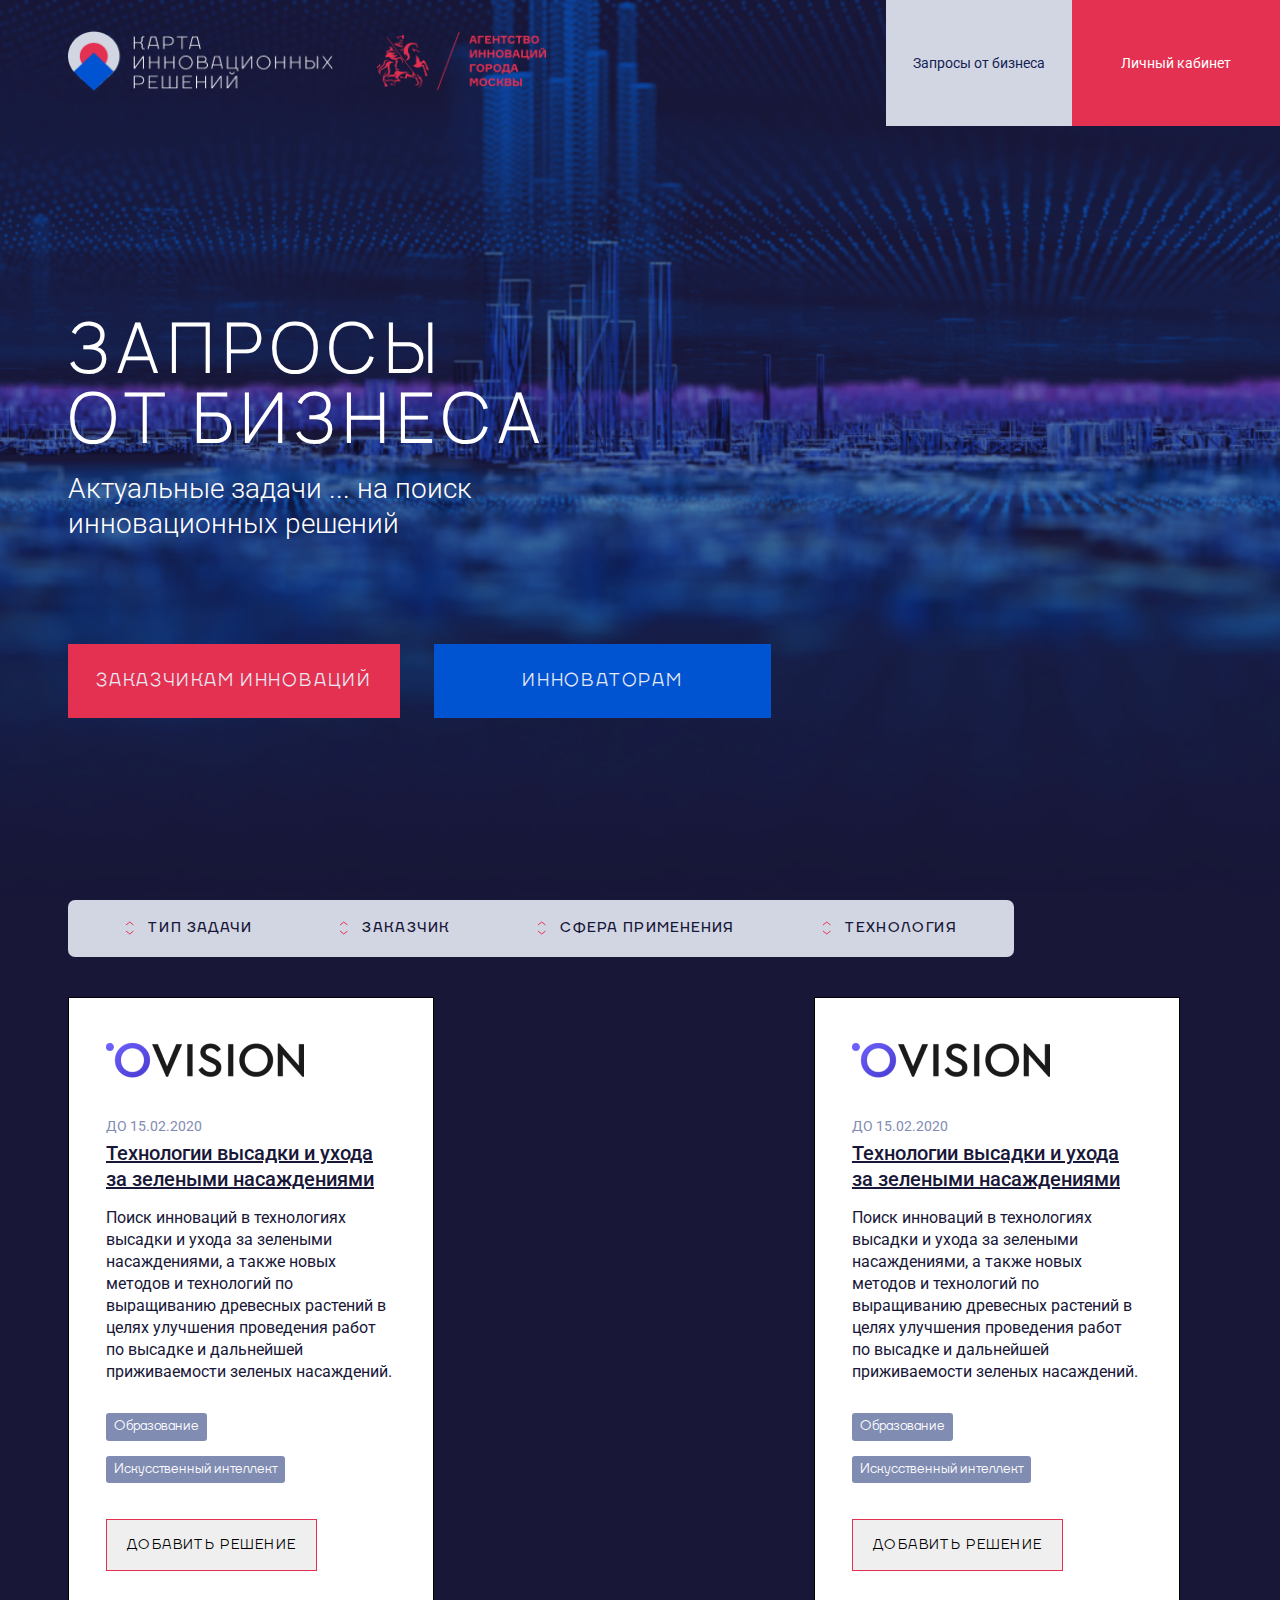
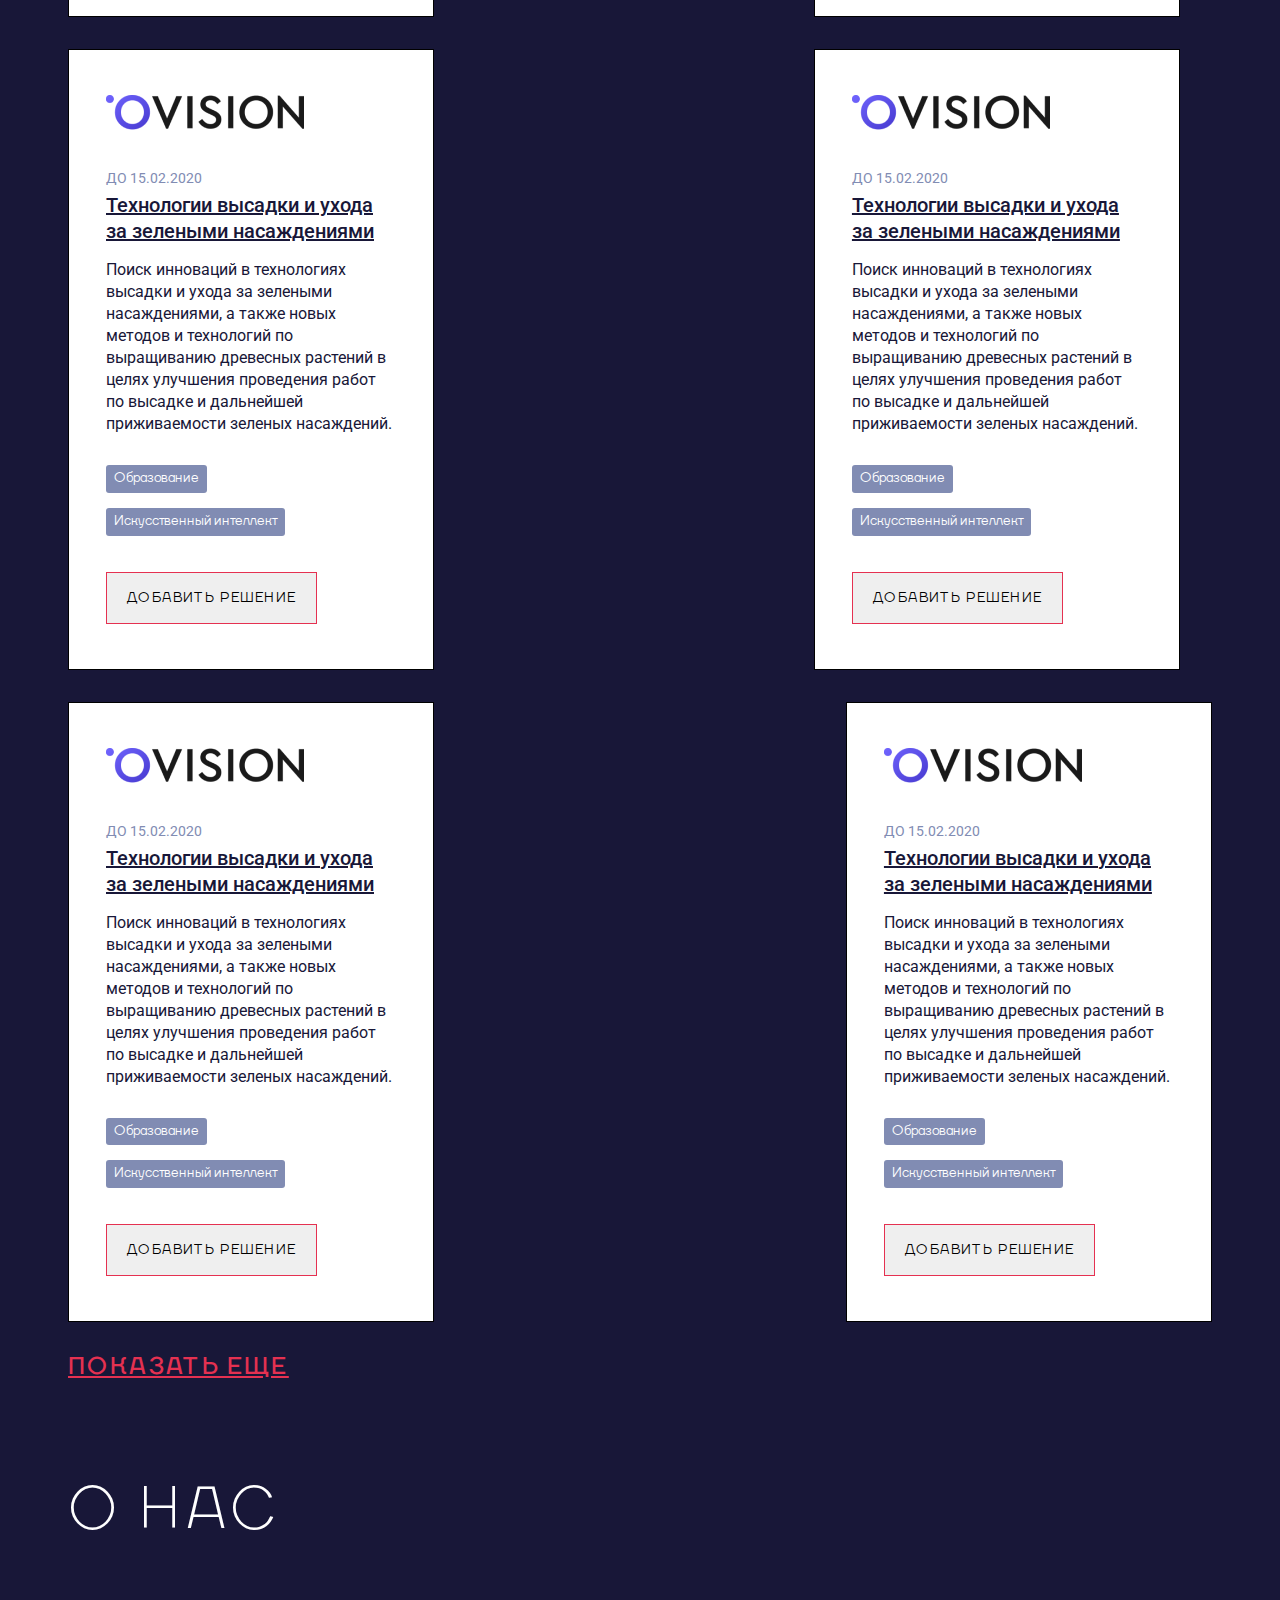
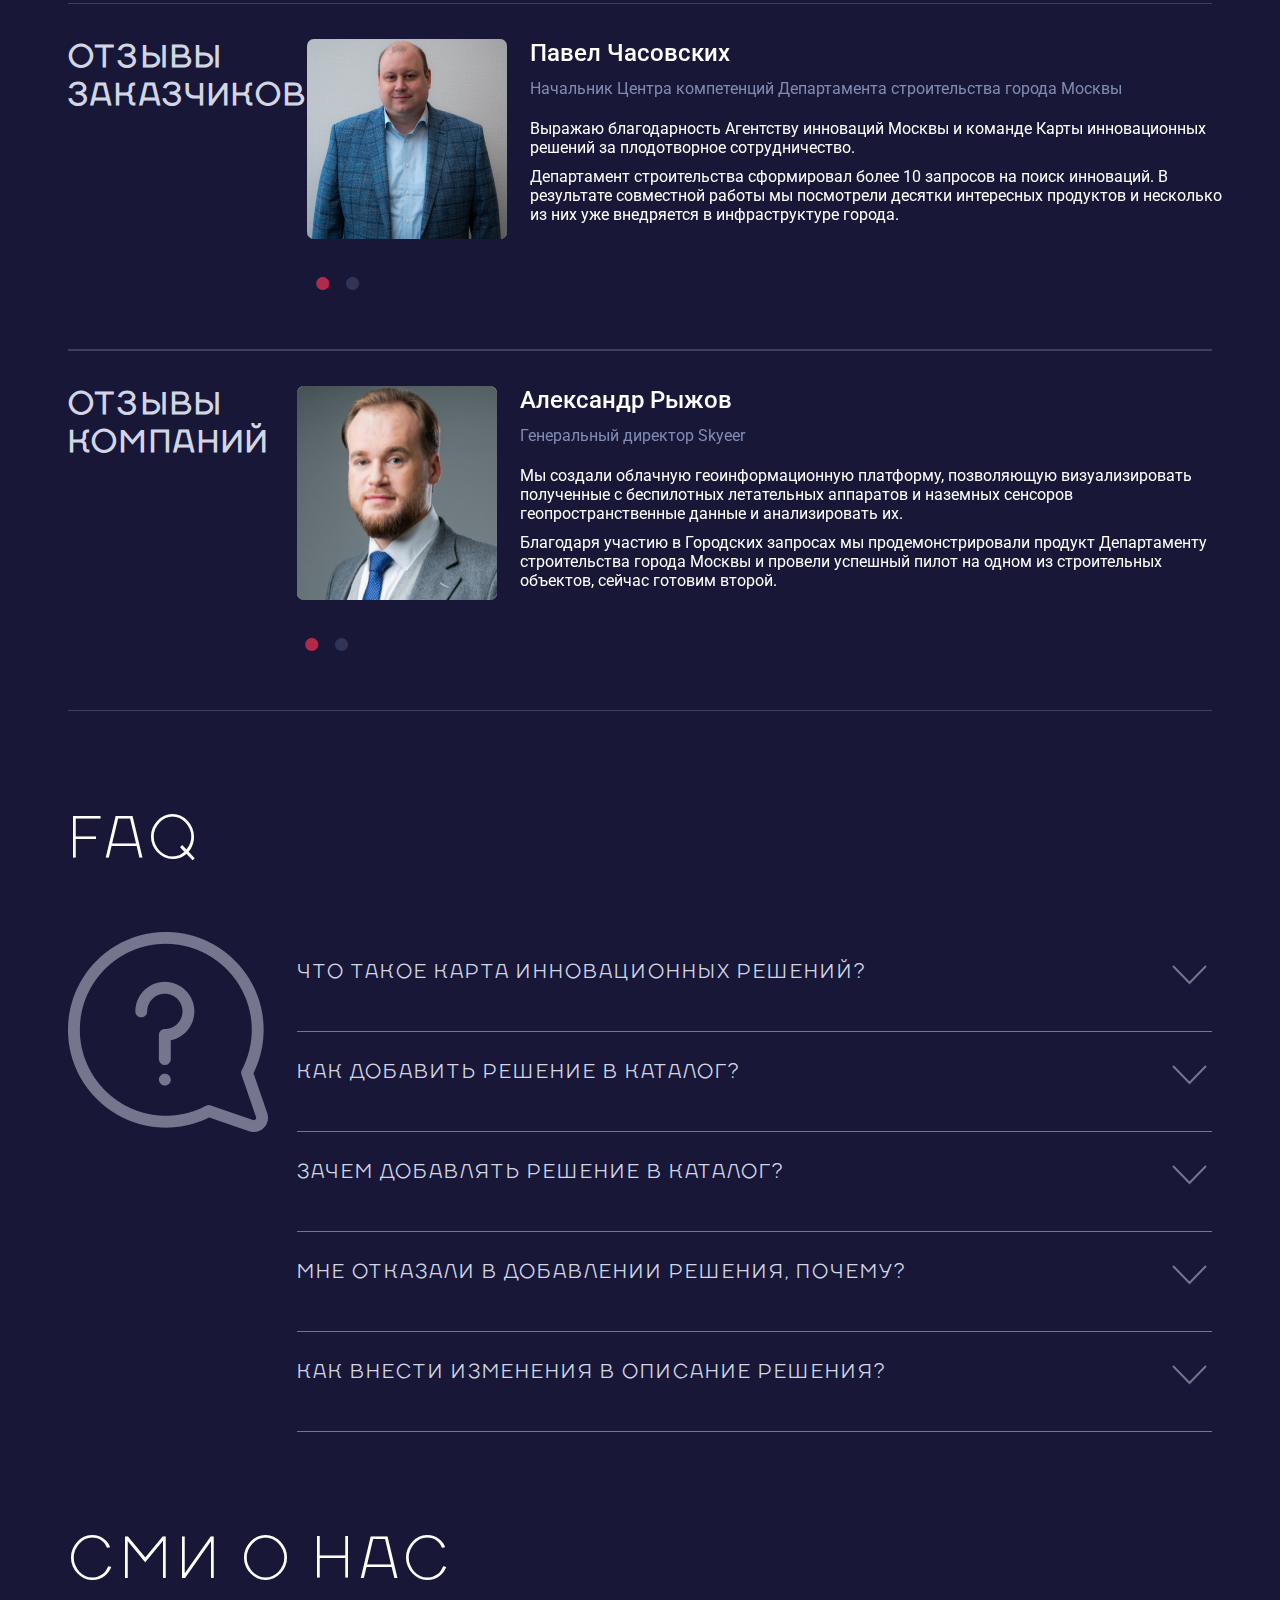
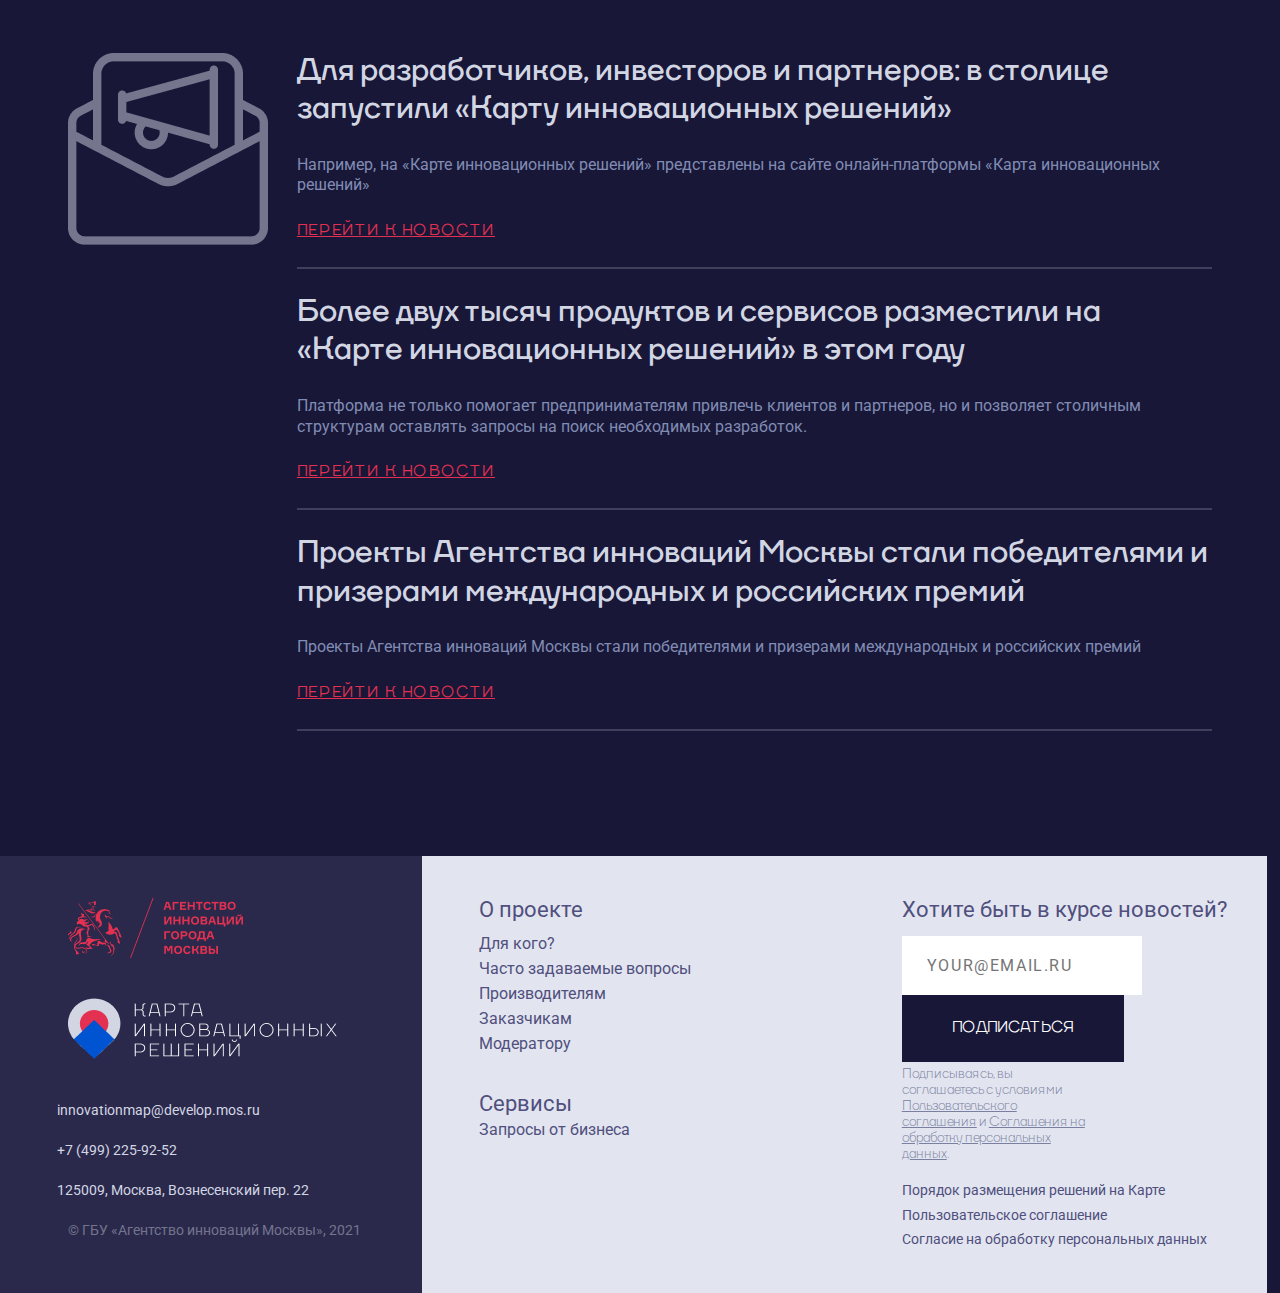
==== commit fac2161d: "add new files" ====
--- a/index.html
+++ b/index.html
@@ -31,7 +31,7 @@
                     <nav class="header-nav">
                         <ul class="menu">
                             <li class="item"><a href="#" class="link-item tasks">Запросы от бизнеса</a></li>
-                            <li class="item"><a href="#" class="link-item personal">Личный кабинет</a>
+                            <li class="item"><a href="#person" class="link-item personal open-modal">Личный кабинет</a>
                                 <ul class="ssubmenuu">
                                     <li><a href="#">Разработчик</a></li>
                                     <li><a href="#">Заказчик</a></li>
@@ -41,7 +41,24 @@
                         </ul>
                     </nav>
                 </div>
+                
         </header>
+        <div id="person" class="modal-block">
+            <div class="modal-head">
+                <img class="modal-close" src="img/close.svg" alt="close">
+            </div>
+            <p class="modal-title">Войти в личный кабинет</p>
+           <form action="#" method="post" class="modal-form">
+                <input type="text" name="login" id="login" placeholder="Логин" required class="modal-input">
+                <input type="password" name="pass" id="password" placeholder="Пароль" required class="modal-input password">
+                <input type="checkbox" name="agree" id="agree"><label for="agree" class="check">Даю согласие на обработку ГБУ «Агентство инноваций Москвы» 
+                    моих персональных данных на условиях Соглашения об обработке персональных данных (в случае указания мною в Заявке информации 
+                    о третьих лицах, предоставляю персональные данные таких лиц с их согласия).   </label>
+                <input type="checkbox" name="agree" id="agree2"><label for="agree2" class="check">Ознакомлен и принимаю условия Пользовательского соглашения.</label>
+                <button type="submit" name="come" class="form-btn">Войти</button>
+           </form>
+        </div>
+        <div id="overlay"></div>
         <div class="container">
             <div class="info-block">
                 <div class="info-text">
@@ -51,8 +68,8 @@
                 </div>
             </div>
             <div class="header-buttons">
-                <a href="#" class="add-solution">заказчикам инноваций</a>
-                <a href="#" class="open-research">ИННОВАТОРАМ</a>
+                <a href="custom_innovations.html" class="add-solution">заказчикам инноваций</a>
+                <a href="innovators.html" class="open-research">ИННОВАТОРАМ</a>
             </div>
         </div>
     </div>
@@ -291,8 +308,8 @@
     
     <footer class="footer">
         <div class="contact">
-            <img src="img/logo2.png" alt="Агенство инноваций г.Москвы логотип" class="footer_logo">
-            <img src="img/logo1.png" alt="Карта инновационных решений логотип" class="footer_logo">
+            <img src="img/logo2.png" alt="Агенство инноваций г.Москвы логотип" class="footer_logo first">
+            <img src="img/logo1.png" alt="Карта инновационных решений логотип" class="footer_logo second">
             <a href="mailto:innovationmap@develop.mos.ru" class="email">innovationmap@develop.mos.ru</a>
             <a href="tel:+7(499)225-92-52" class="phone">+7 (499) 225-92-52</a>
             <p class="adress">125009, Москва, Вознесенский пер. 22</p>
@@ -309,7 +326,7 @@
                     <li class="footer_item"><a href="#" class="footer_item_link">Модератору</a></li>
                 </ul>
                 <a href="#" class="services footer_link">Сервисы</a>
-                <ul class="footer_list">
+                <ul class="footer_list2">
                     <li class="footer_item"><a href="#" class="footer_item_link">Запросы от бизнеса</a></li>
                 </ul>
             </div>
@@ -325,7 +342,7 @@
                 
                 <a href="#" class="legacy_link">Порядок размещения решений на Карте</a>
                 <a href="#" class="legacy_link">Пользовательское соглашение</a>
-                <a href="#" class="legacy_link">Согласие на обработку персональных данных</a>
+                <a href="#" class="legacy_link last">Согласие на обработку персональных данных</a>
             </div>
         </div>
     </footer>
--- a/css/style.css
+++ b/css/style.css
@@ -7,6 +7,7 @@
 a{text-decoration: none;}
 .title{
     font-family: "TTFirs-Regular";
+    font-weight: normal;
     font-size: 60px;
     line-height: 100%;
     letter-spacing: 0.1em;
@@ -320,12 +321,14 @@
     margin-bottom: 25px;
     border-bottom: 2px solid rgba(226,229,239,0.20);
 }
+.first, .about_link{    margin-top: 41px;}
 .contact{
+    width: 33vw;
     display: grid;
-    padding: 41px 104px 50px 68px;
+    /*padding: 41px 104px 50px 68px;*/
     background-color: var(--footer-bg);
 }
-.footer_logo{margin-bottom: 39px;}
+.footer_logo{margin-bottom: 39px; margin-left: 68px;}
 .email, .phone, .adress{
     font-family: Roboto;
     font-style: normal;
@@ -334,6 +337,7 @@
     line-height: 180%;
     color: var(--primary-gray);
     margin-bottom: 15px;
+    margin-left: 57px;
 }
 .copyright{
     font-family: Roboto;
@@ -342,17 +346,20 @@
     font-size: 14px;
     line-height: 180%;
     color: #73758D;
+    margin-left: 68px;
+    margin-bottom: 50px;
 }
 .footer_info{
-    padding: 36px 68px 56px 57px;
+   /* padding: 36px 68px 56px 57px;*/
     display: flex;
     justify-content: space-between;
     background-color: var(--footer-info-bg);
-    width: 100%;
-}
+}
+.about_link{position: absolute;}
+.footer_menu{width: 33vw;}
 .footer_form{
     display: grid;
-    max-width: 50%;
+   width: 33vw;
 }
 .footer_link, .form-title{
     font-family: Roboto;
@@ -362,6 +369,8 @@
     line-height: 26px;
     color: #504F7E;
     margin-bottom: 10px;
+    margin-left: 57px;
+    margin-top: 41px;
 }
 .footer_item_link{
     font-family: Roboto;
@@ -371,8 +380,11 @@
     line-height: 25px;
     color: #504F7E;
     margin-bottom: 5px;
-}
-.footer_list{margin-bottom: 35px;}
+    margin-left: 57px;
+}
+.footer_list{margin-bottom: 35px; margin-top: 75px;}
+.input_email, .submit, .policy, .legacy_link{margin-left: 57px;}
+.last{margin-bottom: 45px !important;}
 .input_email{
     padding: 20px 25px;
     border: none;
@@ -416,4 +428,258 @@
     line-height: 78.5%;
     color: #504F7E;
     margin-bottom: 10px;
-}+}
+.modal-block{
+    display: none;
+    padding: 30px 30px 30px 68px;
+    background: var(--white-text);
+    z-index: 5;
+    width: 800px;
+    position: fixed;
+    margin-left: 30%; 
+}
+.modal-head{    margin-bottom: 50px;}
+.modal-title{
+    font-family: "TTFirs-Medium";
+    font-size: 36px;
+    line-height: 50px;
+    text-transform: uppercase;
+    color: var(--black-text);
+    margin-bottom: 35px;
+    text-align: center;
+}
+.modal-item{
+    font-family: "TTFirs-Medium";
+    font-size: 20px;
+    line-height: 130%;
+    color: var(--black-text);
+}
+.modal-form{display: grid;}
+.modal-input{
+    width: 290px;
+    margin: 0 auto;
+    border: none;
+    padding: 15px 0;
+    border-bottom: 1px solid #C9CAD5;
+    font-family: "TTFirs-Medium";
+    font-size: 18px;
+    line-height: 20px;
+}
+.modal-close{cursor: pointer; float: right;}
+.modal-item::marker{font-size: 10px;}
+.modal-item{margin-left: 25px;}
+.modal-item:last-child{margin-bottom: 25px;}
+#overlay {
+    z-index:3; 
+    position:fixed; 
+    background-color:#000; 
+    opacity:0.8; 
+    -moz-opacity:0.8;
+    filter:alpha(opacity=80);
+    width:100%;
+    height:100%; 
+    top:0; 
+    left:0;
+    cursor:pointer;
+    display:none; 
+}
+.password{margin-bottom: 63px;}
+.check{margin-bottom: 15px;}
+.modal-form input[type="checkbox"] {   display: none;  }
+.modal-form  label {
+    font-family: Roboto;
+    font-style: normal;
+    font-weight: normal;
+    font-size: 14px;
+    line-height: 120%;
+    color: #181738;
+    opacity: 0.4;
+}
+.modal-form  label:before {
+    content: " ";
+    color: #000;
+    display: inline-block;
+    font: 20px/30px Arial;
+    margin-right: 15px;
+    position: relative;
+    cursor: pointer;
+    text-align: center;
+    text-indent: 0px;
+    width: 30px;
+    height: 30px;
+    background: #FFF;
+    border: 1px solid #C9CAD5;
+    box-sizing: border-box;
+    border-radius: 3px;
+    border-image: initial;
+    vertical-align: middle;
+}
+.modal-form  input:checked + label:before {
+    content: url("../img/check.svg");
+}
+.modal-form  input:disabled + label:before {
+    background: #eee;
+    color: #aaa;
+}
+.modal-form  input[type="checkbox"] {
+    display: none;
+}
+.form-btn{
+    padding: 21px 0;
+    text-align: center;
+    width: 318px;
+    background-color: var(--primary-blue);
+    font-family: Roboto;
+    font-style: normal;
+    font-weight: normal;
+    font-size: 16px;
+    line-height: 19px;
+    color: var(--white-text);
+    border: none;
+    margin-top: 40px;
+}
+.innovations-block{
+    background:url("../img/innovation_bg.png") right top, radial-gradient(109.58% 49.72% at 58.46% 40.23%, #1053FF 0%, rgba(16, 83, 255, 0.33) 49.01%, rgba(16, 83, 255, 0) 100%);
+}
+.innovators-block{
+    background: url("../img/innovator_bg.png") no-repeat bottom center;
+    background-size: cover;
+}
+.add-new{
+    padding: 45px 59px;
+    border: 1px solid #D2D6E3;
+    box-sizing: border-box;
+    font-family: "TTFirs-Regular";
+    font-size: 28px;
+    line-height: 100%;
+    color: var(--white-text);
+    text-align: center;
+    margin-left: 40%;
+}
+.innovations .main-title{
+    font-family: "TTFirs-Regular";
+    font-weight: normal;
+    font-size: 95px;
+    line-height: 100%;
+    letter-spacing: 0.1em;
+    text-transform: uppercase;
+    max-width: 100%;
+    margin-top: 125px;
+}
+.work_top_block, .work_bottom_block{display: flex;flex-wrap: nowrap; height: 100vh;}
+.work_top_left_block, .work_bottom_right_block, .work_top_top_block, .work_top_bottom_block, .work_bottom_top_block, .work_bottom_bottom_block{
+    display: flex;
+    flex-wrap: wrap;
+}
+.work_top_left_block div {width: 33.05vw; height: 50vh; }
+.top_left_img{height: 50vh; width: 33vw;}
+.work_top_right_block{
+    background-image: url("../img/img3.jpg");
+    background-repeat: no-repeat;
+    width: 33vw;
+    background-size: cover;
+    background-position: center;
+}
+.top_left_step1{
+    background-image: url("../img/img1.jpg");
+    background-repeat: no-repeat;
+    background-size: cover;
+    background-position: center top;
+}
+.top_left_step2{
+    background-image: url("../img/img2.jpg");
+    background-repeat: no-repeat;
+    background-size: cover;
+    background-position: center top;
+}
+.step1 .number{position: absolute; margin: 85px 0 10px 83px;}
+.step2 .number{position: absolute; margin: 85px 0 25px 33px;}
+.step1 .name-block{ margin: 155px 75px 28px 83px;}
+.step2 .name-block{ margin: 155px 16px 28px 33px;}
+.step1 .descript-block{ margin-left: 83px; margin-right: 73px;}
+.step2 .descript-block{ margin-left: 33px; margin-right: 97px;}
+.step3 .number, .step4 .number{position: absolute; margin: 85px 0 10px 83px;}
+.step3 .name-block, .step4 .name-block{ margin: 155px 75px 28px 83px;}
+.step3 .descript-block, .step4 .descript-block{ margin-left: 83px; margin-right: 73px;}
+.number{
+    font-family: "TTFirs-Bold";
+    font-size: 40px;
+    line-height: 120%;
+    letter-spacing: 0.1em;
+    text-transform: uppercase;
+    color:var(--primary-pink);
+}
+.name-block{
+    font-family: TTFirs-Bold;
+    font-size: 32px;
+    line-height: 120%;
+    letter-spacing: 0.1em;
+    text-transform: uppercase;
+    color: var(--primary-gray);
+}
+.descript-block{
+    font-family: Roboto;
+    font-style: normal;
+    font-weight: normal;
+    font-size: 18px;
+    line-height: 130%;
+    color: #818CB3;
+}
+.work_bottom_right_block{
+    background-image: url("../img/img4.jpg");
+    background-repeat: no-repeat;
+    background-size: cover;
+    background-position: center top;
+    width: 66.09vw;
+}
+.work_top_top_block, .work_top_bottom_block, .work_bottom_top_block, .work_bottom_bottom_block{height: 50vh;}
+.work_top_top_block .step1, .work_bottom_top_block .step3, .work_bottom_bottom_block .step4, .bottom_bottom_step4, .top_bottom_step2{width: 33vw;}
+.work_top_bottom_block .step2 p, .work_top_bottom_block .step2 span{
+    margin-left: 87px;
+    width: 486px;
+}
+.top_top_step1{
+    width: 66vw;
+    background:url("../img/img11.jpg") no-repeat center;
+    background-size: cover;
+}
+.top_bottom_step2{
+    background: url("../img/img22.jpg") no-repeat center;
+    background-size: cover;
+}
+.bottom_top_step3{
+    width: 66vw;
+    background:url("../img/img33.jpg") no-repeat center;
+    background-size: cover;
+}
+.bottom_bottom_step4{
+    background:url("../img/img44.jpg") no-repeat center top;
+    background-size: cover;
+}
+.work_bottom_left_block{width: 33vw; display: flex; flex-wrap: wrap;}
+.step3, .step4{height: 50vh;}
+.interest-block{    background-color: var(--primary-pink);}
+.question{
+    font-family: "TTFirs-Medium";
+    font-size: 40px;
+    line-height: 100%;
+    color: var(--primary-gray);
+    margin: 111px 88px 88px 88px;
+}
+.ask{
+    padding: 13px 32px;
+    margin-left: 88px;
+    background-color: var(--primary-pink);
+    border: 1px solid var(--primary-gray);
+    font-family: Roboto;
+    font-style: normal;
+    font-weight: normal;
+    font-size: 16px;
+    line-height: 19px;
+    color: var(--white-text);
+}
+.innovator-title{width: 55%;}
+.innovator-work{
+    background: url("../img/innovator_bg2.png") no-repeat center 75%;
+}
+.innovator_work_bottom_block{border-top: 0.5px solid rgba(109, 108, 108, 0.61);}